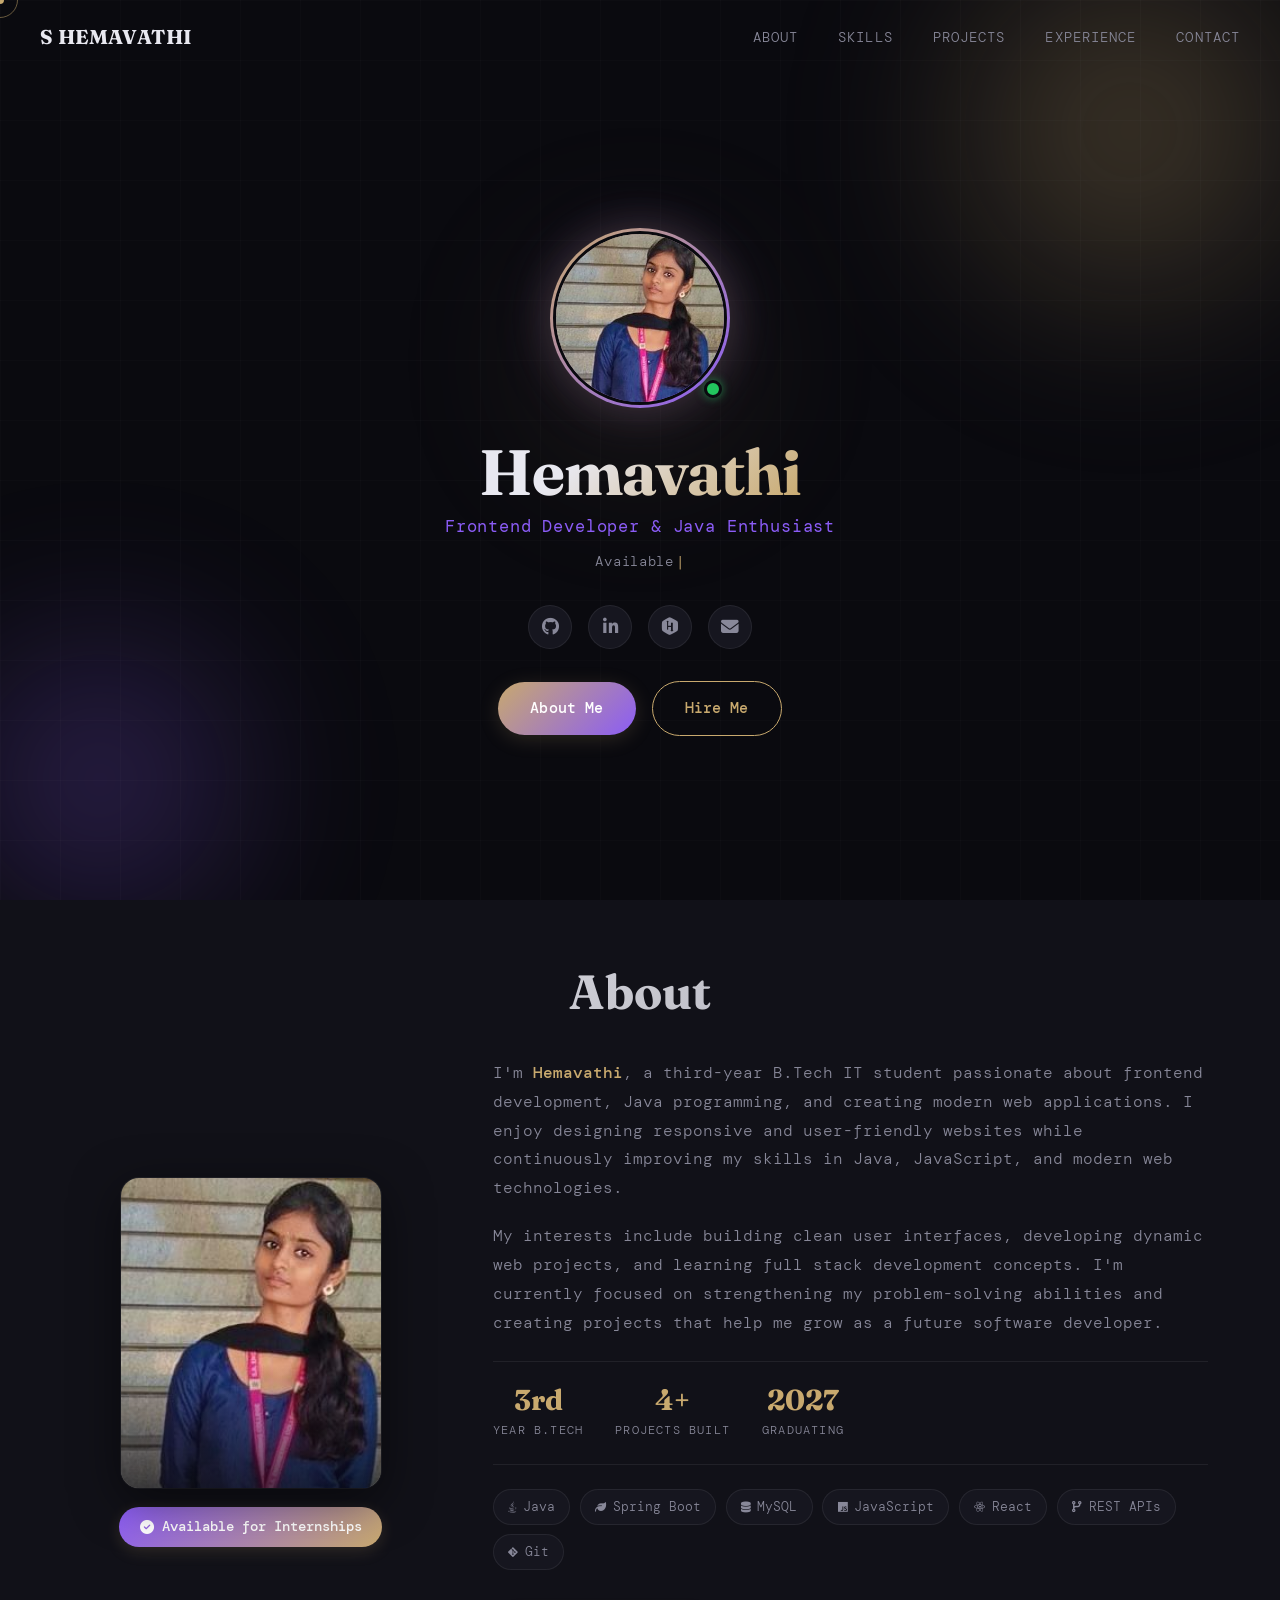
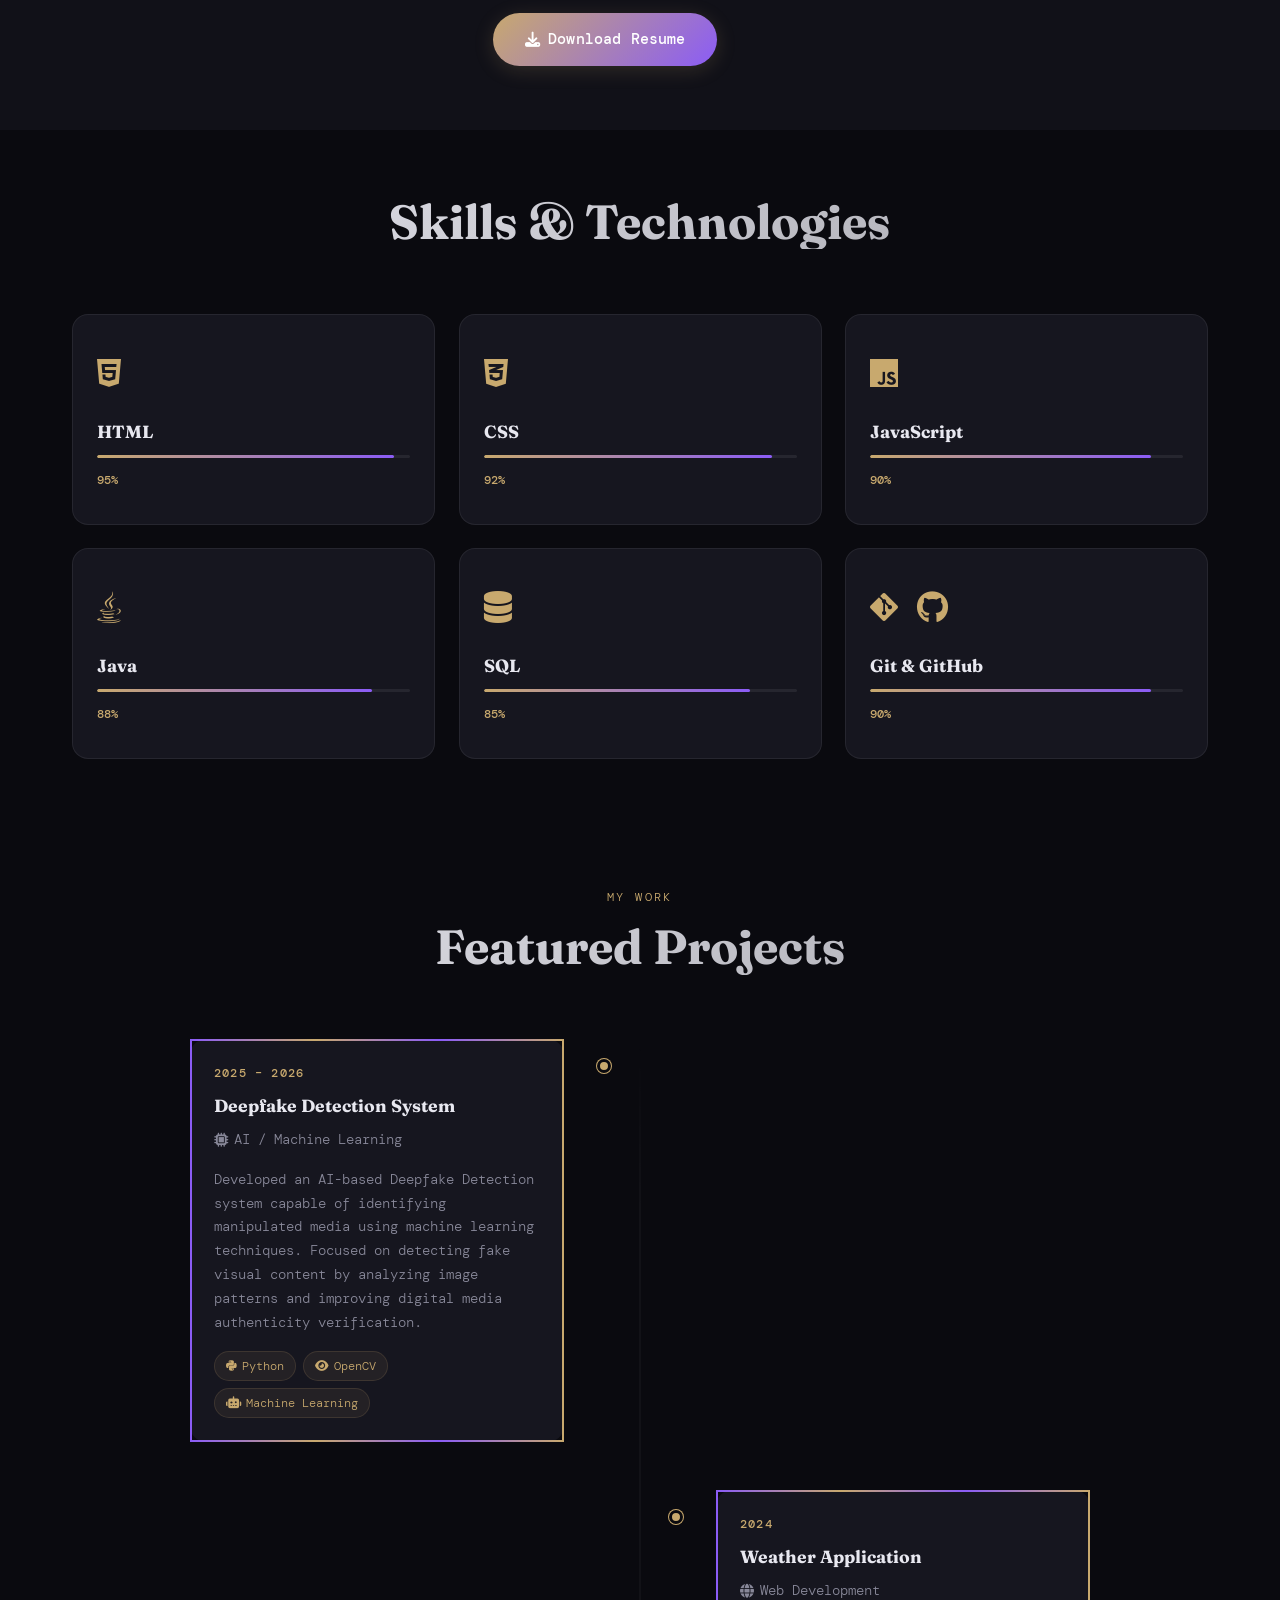
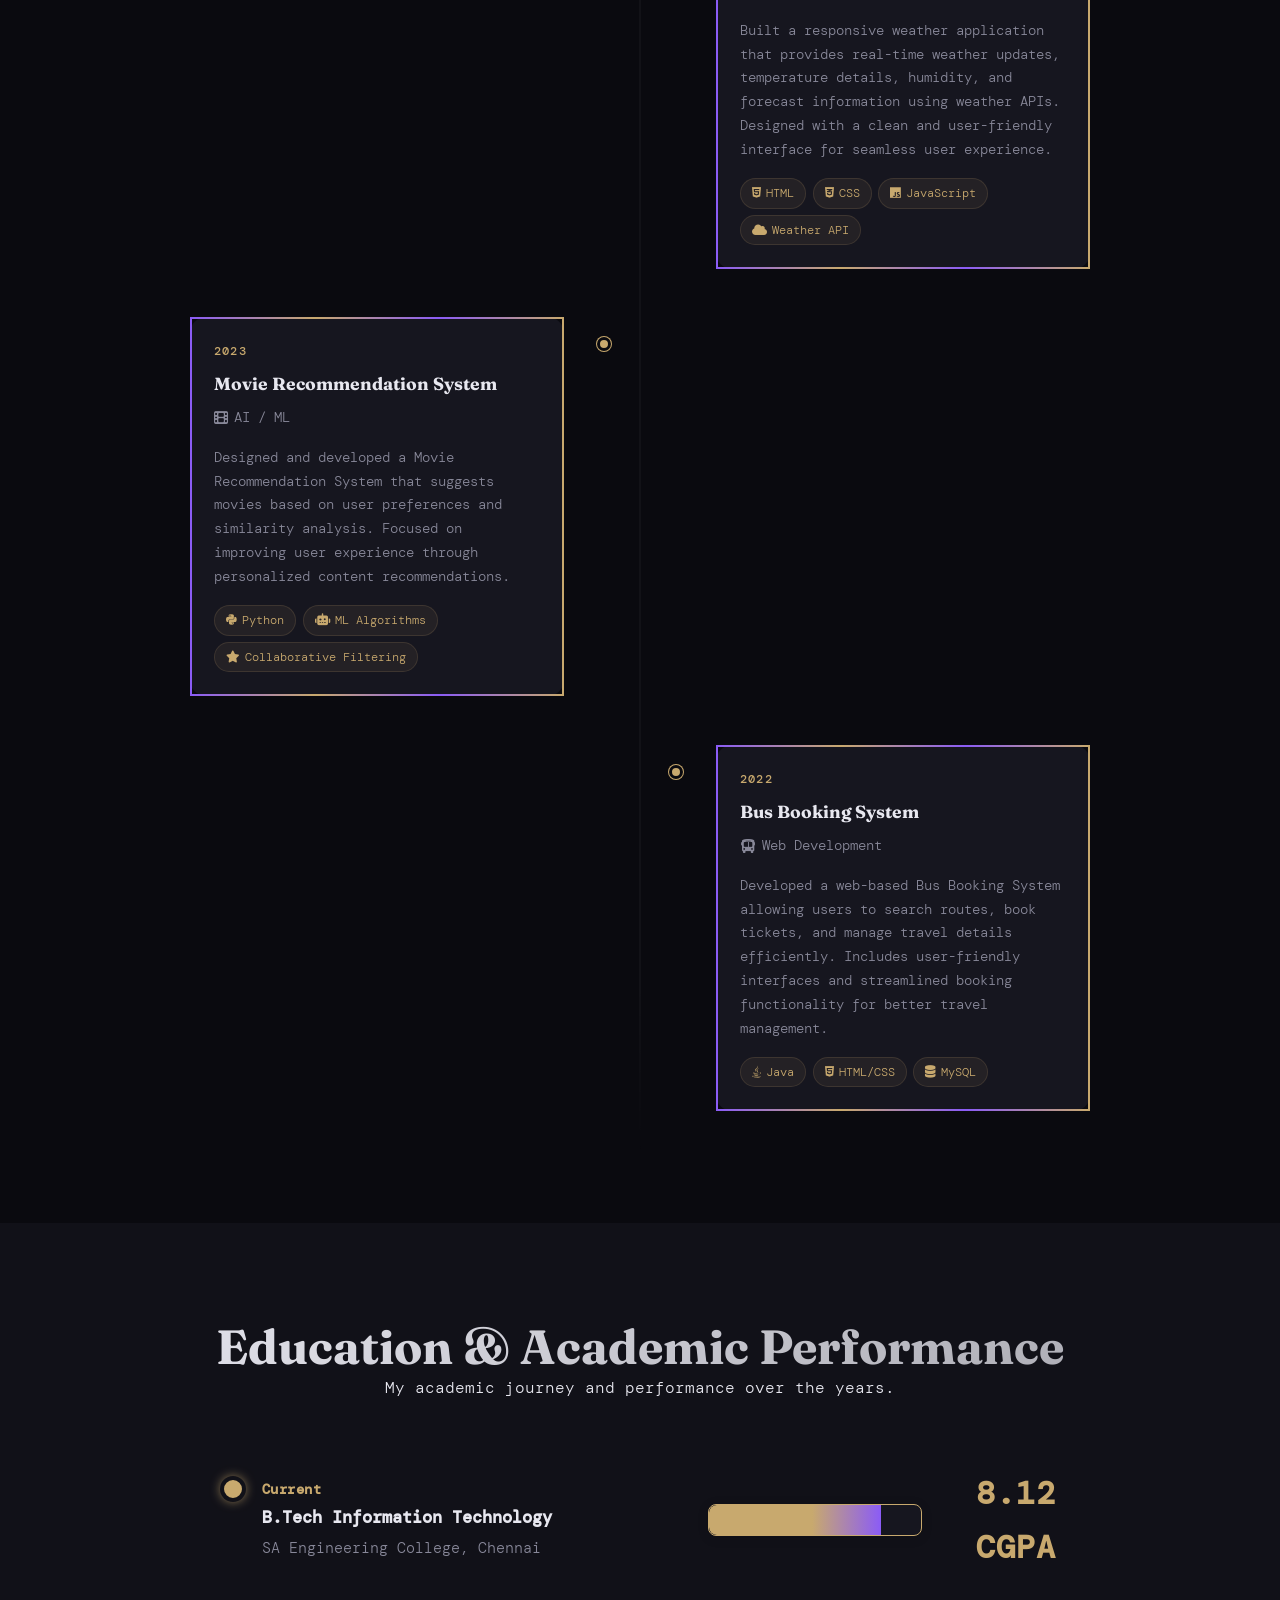
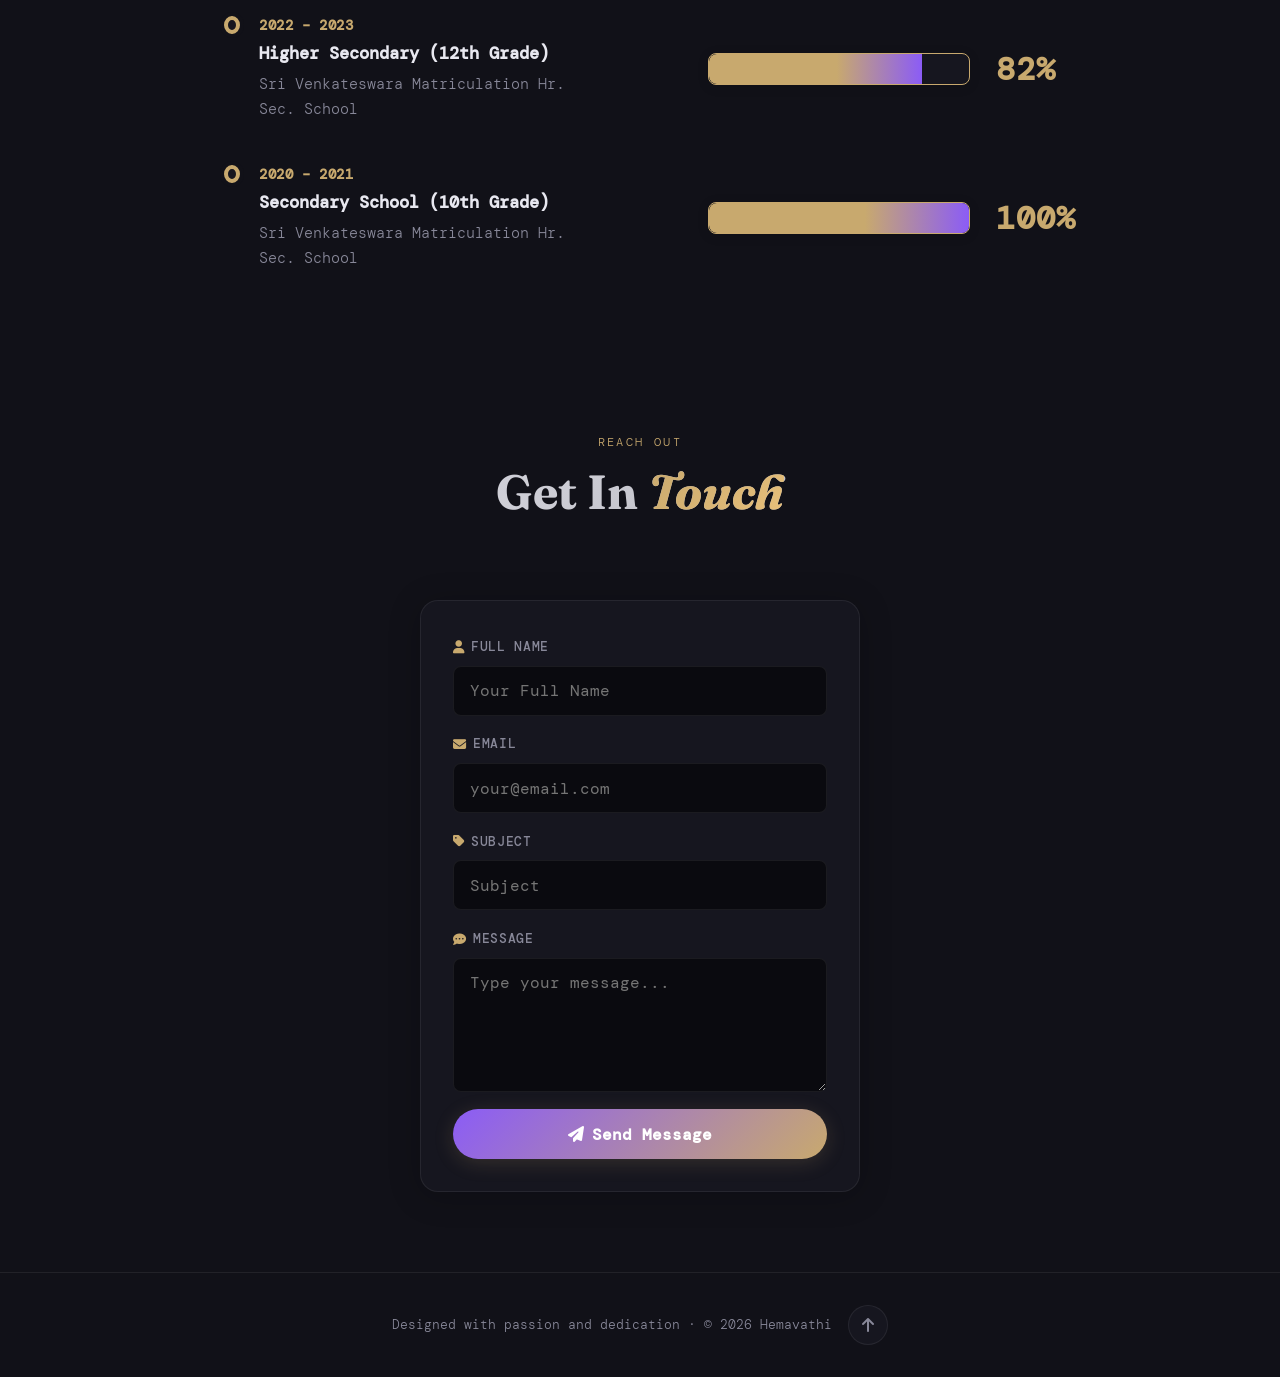
==== portfolio_export/index.html @ 45d2e8cd "Portfolio project upload" ====
<!DOCTYPE html>
<html lang="en">
<head>
  <meta charset="UTF-8" />
  <meta name="viewport" content="width=device-width, initial-scale=1.0"/>
  <title>Hemavathi — Portfolio</title>
  <link rel="stylesheet" href="css/style.css"/>
  <link rel="stylesheet" href="css/animations.css"/>
  <link href="https://fonts.googleapis.com/css2?family=Fraunces:ital,opsz,wght@0,9..144,300;0,9..144,700;1,9..144,400&family=DM+Mono:wght@300;400;500&display=swap" rel="stylesheet"/>
  <link rel="stylesheet" href="https://cdnjs.cloudflare.com/ajax/libs/font-awesome/6.5.0/css/all.min.css"/>
</head>
<body>

  <!-- CUSTOM CURSOR -->
  <div class="cursor" id="cursor"></div>
  <div class="cursor-follower" id="cursor-follower"></div>

  <!-- LOADER -->
  <div class="loader" id="loader">
    <div class="loader-inner">
      <span class="loader-text">Loading</span>
      <div class="loader-bar"><div class="loader-fill" id="loaderFill"></div></div>
    </div>
  </div>

  <!-- NAVBAR -->
  <nav class="navbar" id="navbar">
    <a href="#" class="nav-logo">S HEMAVATHI</a>
    <ul class="nav-links">
      <li><a href="#about" class="nav-link">About</a></li>
      <li><a href="#skills" class="nav-link">Skills</a></li>
      <li><a href="#projects" class="nav-link">Projects</a></li>
      <li><a href="#experience" class="nav-link">Experience</a></li>
      <li><a href="#contact" class="nav-link">Contact</a></li>
    </ul>
    <button class="nav-toggle" id="navToggle" aria-label="Toggle menu">
      <span></span><span></span><span></span>
    </button>
  </nav>

  <!-- HERO / HOME SECTION -->
  <section class="hero" id="home">
    <div class="hero-bg">
      <div class="hero-orb orb-1 animated-orb"></div>
      <div class="hero-orb orb-2 animated-orb"></div>
      <div class="hero-orb orb-3 animated-orb"></div>
      <div class="grid-overlay"></div>
    </div>
    <div class="hero-content creative-hero">
      <!-- Circular Profile Image -->
      <div class="hero-profile-wrap">
        <div class="hero-profile-ring">
          <div class="hero-profile-circle">
            <img src="assets/image.jpeg" alt="Hemavathi" />
          </div>
        </div>
        <div class="hero-status-dot"></div>
      </div>

      <!-- Name & Title -->
      <div class="hero-text-block">
        <h1 class="hero-name">Hemavathi</h1>
        <p class="hero-role">Frontend Developer &amp; Java Enthusiast</p>
        <p class="hero-tagline-wrap"><span class="hero-tagline"></span></p>
      </div>

      <!-- Social Icons Row -->
      <div class="hero-social-icons">
        <a href="https://github.com/Hema623896" class="hero-icon-btn" aria-label="GitHub" title="GitHub" target="_blank" rel="noopener">
          <i class="fab fa-github"></i>
        </a>
        <a href="https://www.linkedin.com/in/hemavathi08linked" class="hero-icon-btn" aria-label="LinkedIn" title="LinkedIn" target="_blank" rel="noopener">
          <i class="fab fa-linkedin-in"></i>
        </a>
        <a href="https://www.hackerrank.com/profile/hema623896" class="hero-icon-btn" aria-label="HackerRank" title="HackerRank" target="_blank" rel="noopener">
          <i class="fab fa-hackerrank"></i>
        </a>
        <a href="mailto:hema623896@gmail.com" class="hero-icon-btn" aria-label="Email" title="Email">
          <i class="fas fa-envelope"></i>
        </a>
      </div>

      <!-- CTA Buttons -->
      <div class="hero-cta-row">
        <a href="#about" class="btn btn-primary">About Me</a>
        <a href="#contact" class="btn btn-outline">Hire Me</a>
      </div>
    </div>
  </section>

  <!-- ABOUT SECTION -->
  <section class="about section" id="about">
    <div class="container">
      <div class="section-header reveal-up" style="text-align:center; margin-bottom:2.5rem;">
        <h2 class="section-title">About</h2>
      </div>
      <div class="about-grid">
        <!-- Square Profile Image -->
        <div class="about-image-wrap reveal-left">
          <div class="about-img-square">
            <img src="assets/image.jpeg" alt="Hemavathi — About" />
          </div>
          <div class="about-img-badge">
            <i class="fas fa-circle-check"></i> Available for Internships
          </div>
        </div>

        <div class="about-text reveal-right">
          <!-- About heading removed, now centered above -->
       
          <p class="about-desc">
            I'm <strong>Hemavathi</strong>, a third-year B.Tech IT student passionate about frontend development, Java programming, and creating modern web applications. I enjoy designing responsive and user-friendly websites while continuously improving my skills in Java, JavaScript, and modern web technologies.
          </p>
          <p class="about-desc">
            My interests include building clean user interfaces, developing dynamic web projects, and learning full stack development concepts. I'm currently focused on strengthening my problem-solving abilities and creating projects that help me grow as a future software developer.
          </p>

          <!-- About Stats -->
          <div class="about-stats-row">
            <div class="about-stat">
              <span class="about-stat-num">3rd</span>
              <span class="about-stat-label">Year B.Tech</span>
            </div>
            <div class="about-stat">
              <span class="about-stat-num">4+</span>
              <span class="about-stat-label">Projects Built</span>
            </div>
            <div class="about-stat">
              <span class="about-stat-num">2027</span>
              <span class="about-stat-label">Graduating</span>
            </div>
          </div>

          <div class="about-tags">
            <span class="tag"><i class="fab fa-java"></i> Java</span>
            <span class="tag"><i class="fas fa-leaf"></i> Spring Boot</span>
            <span class="tag"><i class="fas fa-database"></i> MySQL</span>
            <span class="tag"><i class="fab fa-js"></i> JavaScript</span>
            <span class="tag"><i class="fab fa-react"></i> React</span>
            <span class="tag"><i class="fas fa-code-branch"></i> REST APIs</span>
            <span class="tag"><i class="fab fa-git-alt"></i> Git</span>
          </div>
          <!-- Resume Download Button updated to link to PDF -->
          <a href="Hemavathi_Resume(1).pdf" class="btn btn-primary mt-2" download>
            <i class="fas fa-download"></i> Download Resume
          </a>
        </div>
      </div>
    </div>
  </section>

  <!-- SKILLS -->
  <section class="skills section" id="skills">
    <div class="container">
      <div class="section-header reveal-up">
  
        <h2 class="section-title">Skills &amp; Technologies</h2>
      </div>
      <div class="skills-grid">
        <div class="skill-card reveal-up delay-1" data-tilt>
          <div class="skill-icon"><i class="fab fa-html5"></i></div>
          <h3>HTML</h3>
          <div class="skill-bar"><div class="skill-fill" data-width="95"></div></div>
          <span class="skill-percent">95%</span>
        </div>
        <div class="skill-card reveal-up delay-2" data-tilt>
          <div class="skill-icon"><i class="fab fa-css3-alt"></i></div>
          <h3>CSS</h3>
          <div class="skill-bar"><div class="skill-fill" data-width="92"></div></div>
          <span class="skill-percent">92%</span>
        </div>
        <div class="skill-card reveal-up delay-3" data-tilt>
          <div class="skill-icon"><i class="fab fa-js"></i></div>
          <h3>JavaScript</h3>
          <div class="skill-bar"><div class="skill-fill" data-width="90"></div></div>
          <span class="skill-percent">90%</span>
        </div>
        <div class="skill-card reveal-up delay-4" data-tilt>
          <div class="skill-icon"><i class="fab fa-java"></i></div>
          <h3>Java</h3>
          <div class="skill-bar"><div class="skill-fill" data-width="88"></div></div>
          <span class="skill-percent">88%</span>
        </div>
        <div class="skill-card reveal-up delay-1" data-tilt>
          <div class="skill-icon"><i class="fas fa-database"></i></div>
          <h3>SQL</h3>
          <div class="skill-bar"><div class="skill-fill" data-width="85"></div></div>
          <span class="skill-percent">85%</span>
        </div>
        <div class="skill-card reveal-up delay-2" data-tilt>
          <div class="skill-icon"><i class="fab fa-git-alt"></i> <i class="fab fa-github"></i></div>
          <h3>Git &amp; GitHub</h3>
          <div class="skill-bar"><div class="skill-fill" data-width="90"></div></div>
          <span class="skill-percent">90%</span>
        </div>
      </div>
    </div>
  </section>

  <!-- PROJECTS -->
  <section class="projects section" id="projects">
    <div class="container">
      <div class="section-header reveal-up">
        <p class="section-label">My Work</p>
        <h2 class="section-title">Featured Projects</h2>
      </div>
      <div class="timeline">
        <div class="timeline-item reveal-left">
          <div class="timeline-dot"></div>
          <div class="timeline-card">
            <span class="timeline-date">2025 – 2026</span>
            <h3>Deepfake Detection System</h3>
            <p class="timeline-company"><i class="fas fa-microchip"></i> AI / Machine Learning</p>
            <p>Developed an AI-based Deepfake Detection system capable of identifying manipulated media using machine learning techniques. Focused on detecting fake visual content by analyzing image patterns and improving digital media authenticity verification.</p>
            <div class="timeline-tags">
              <span><i class="fab fa-python"></i> Python</span>
              <span><i class="fas fa-eye"></i> OpenCV</span>
              <span><i class="fas fa-robot"></i> Machine Learning</span>
            </div>
          </div>
        </div>
        <div class="timeline-item reveal-right">
          <div class="timeline-dot"></div>
          <div class="timeline-card">
            <span class="timeline-date">2024</span>
            <h3>Weather Application</h3>
            <p class="timeline-company"><i class="fas fa-globe"></i> Web Development</p>
            <p>Built a responsive weather application that provides real-time weather updates, temperature details, humidity, and forecast information using weather APIs. Designed with a clean and user-friendly interface for seamless user experience.</p>
            <div class="timeline-tags">
              <span><i class="fab fa-html5"></i> HTML</span>
              <span><i class="fab fa-css3-alt"></i> CSS</span>
              <span><i class="fab fa-js"></i> JavaScript</span>
              <span><i class="fas fa-cloud"></i> Weather API</span>
            </div>
          </div>
        </div>
        <div class="timeline-item reveal-left">
          <div class="timeline-dot"></div>
          <div class="timeline-card">
            <span class="timeline-date">2023</span>
            <h3>Movie Recommendation System</h3>
            <p class="timeline-company"><i class="fas fa-film"></i> AI / ML</p>
            <p>Designed and developed a Movie Recommendation System that suggests movies based on user preferences and similarity analysis. Focused on improving user experience through personalized content recommendations.</p>
            <div class="timeline-tags">
              <span><i class="fab fa-python"></i> Python</span>
              <span><i class="fas fa-robot"></i> ML Algorithms</span>
              <span><i class="fas fa-star"></i> Collaborative Filtering</span>
            </div>
          </div>
        </div>
        <div class="timeline-item reveal-right">
          <div class="timeline-dot"></div>
          <div class="timeline-card">
            <span class="timeline-date">2022</span>
            <h3>Bus Booking System</h3>
            <p class="timeline-company"><i class="fas fa-bus"></i> Web Development</p>
            <p>Developed a web-based Bus Booking System allowing users to search routes, book tickets, and manage travel details efficiently. Includes user-friendly interfaces and streamlined booking functionality for better travel management.</p>
            <div class="timeline-tags">
              <span><i class="fab fa-java"></i> Java</span>
              <span><i class="fab fa-html5"></i> HTML/CSS</span>
              <span><i class="fas fa-database"></i> MySQL</span>
            </div>
          </div>
        </div>
      </div>
    </div>
  </section>

  <!-- EDUCATION & ACADEMIC PERFORMANCE (IGN STYLE) -->
  <section class="education-ign section" id="education">
    <div class="container">
      <div class="section-header reveal-up">

        <h2 class="section-title">Education &amp; Academic Performance</h2>
        <p class="section-desc">My academic journey and performance over the years.</p>
      </div>
      <div class="edu-ign-flex">
        <!-- Combined Timeline and Bar Chart Rows -->
        <div class="edu-ign-combined">
          <div class="edu-ign-combined-row">
            <div class="edu-ign-timeline-item" style="margin-left:0;">
              <div class="edu-ign-dot edu-ign-dot-current"></div>
              <div>
                <span class="edu-ign-timeline-label">Current</span>
                <h3>B.Tech Information Technology</h3>
                <p class="edu-ign-school">SA Engineering College, Chennai</p>
              </div>
            </div>
            <div class="edu-ign-bar-row">
              <div class="edu-ign-bar" style="width: 100%;"><div class="edu-ign-bar-fill" style="width:81.2%"></div></div>
              <span class="edu-ign-bar-percent">8.12 CGPA</span>
            </div>
          </div>
          <div class="edu-ign-combined-row">
            <div class="edu-ign-timeline-item" style="margin-left:0;">
              <div class="edu-ign-dot"></div>
              <div>
                <span class="edu-ign-timeline-label">2022 – 2023</span>
                <h3>Higher Secondary (12th Grade)</h3>
                <p class="edu-ign-school">Sri Venkateswara Matriculation Hr. Sec. School</p>
              </div>
            </div>
            <div class="edu-ign-bar-row">
              <div class="edu-ign-bar" style="width: 100%;"><div class="edu-ign-bar-fill" style="width:82%"></div></div>
              <span class="edu-ign-bar-percent">82%</span>
            </div>
          </div>
          <div class="edu-ign-combined-row">
            <div class="edu-ign-timeline-item" style="margin-left:0;">
              <div class="edu-ign-dot"></div>
              <div>
                <span class="edu-ign-timeline-label">2020 – 2021</span>
                <h3>Secondary School (10th Grade)</h3>
                <p class="edu-ign-school">Sri Venkateswara Matriculation Hr. Sec. School</p>
              </div>
            </div>
            <div class="edu-ign-bar-row">
              <div class="edu-ign-bar" style="width: 100%;"><div class="edu-ign-bar-fill" style="width:100%"></div></div>
              <span class="edu-ign-bar-percent">100%</span>
            </div>
          </div>
        </div>
      </div>
    </div>
  </section>

  <!-- CONTACT -->
  <section class="contact section" id="contact">
    <div class="container">
      <div class="section-header reveal-up">
        <p class="section-label">Reach Out</p>
        <h2 class="section-title">Get In <em>Touch</em></h2>
      </div>
      <div class="contact-pro-grid" style="justify-content: center; display: flex;">
        <div class="contact-pro-form-wrap reveal-right" style="margin: 0 auto; float: none;">
          <form class="contact-pro-form" id="contactProForm">
            <div class="contact-pro-form-group">
              <label for="fullname"><i class="fas fa-user"></i> Full Name</label>
              <input type="text" id="fullname" name="fullname" placeholder="Your Full Name" required />
            </div>
            <div class="contact-pro-form-group">
              <label for="pro-email"><i class="fas fa-envelope"></i> Email</label>
              <input type="email" id="pro-email" name="pro-email" placeholder="your@email.com" required />
            </div>
            <div class="contact-pro-form-group">
              <label for="pro-subject"><i class="fas fa-tag"></i> Subject</label>
              <input type="text" id="pro-subject" name="pro-subject" placeholder="Subject" />
            </div>
            <div class="contact-pro-form-group">
              <label for="pro-message"><i class="fas fa-comment-dots"></i> Message</label>
              <textarea id="pro-message" name="pro-message" rows="5" placeholder="Type your message..." required></textarea>
            </div>
            <button type="submit" class="contact-pro-btn">
              <i class="fas fa-paper-plane"></i> Send Message
            </button>
            <div class="form-success" id="formSuccessPro">
              <i class="fas fa-check-circle"></i> Message sent! I'll get back to you soon.
            </div>
          </form>
        </div>
      </div>
    </div>
  </section>

  <!-- FOOTER -->
  <footer class="footer">
    <div class="container">
      <div class="footer-inner">
     
        <p>Designed with passion and dedication · © 2026 Hemavathi</p>
        <a href="#home" class="back-to-top" id="backToTop" aria-label="Back to top">
          <i class="fas fa-arrow-up"></i>
        </a>
      </div>
    </div>
  </footer>

  <script src="js/main.js"></script>
  <script src="js/contact.js"></script>
</body>
</html>
---- portfolio_export/css/style.css ----
/* ===== Combined Timeline and Bar Chart Row Styling ===== */
.edu-ign-combined {
  display: flex;
  flex-direction: column;
  gap: 2.5rem;
}
.edu-ign-combined-row {
  display: flex;
  align-items: center;
  gap: 5rem;
  justify-content: flex-start;
}
.edu-ign-combined-row .edu-ign-timeline-item {
  flex: 1 1 320px;
  min-width: 260px;
  margin-left: 2.5rem;
  margin-right: 2.5rem;
  border: none;
  padding: 0;
}
.edu-ign-combined-row .edu-ign-bar-row {
  flex: 1 1 320px;
  min-width: 260px;
  margin: 0;
}
@media (max-width: 900px) {
  .edu-ign-combined-row {
    flex-direction: column;
    gap: 1.2rem;
    align-items: flex-start;
  }
}
/* ===== IGN-STYLE EDUCATION & PERFORMANCE ===== */
/* ===== THEMED EDUCATION & PERFORMANCE ===== */
.education-ign.section {
  background: var(--bg-2);
  color: var(--text);
  padding-top: 6rem;
  padding-bottom: 6rem;
}
.edu-ign-flex {
  display: flex;
  gap: 3rem;
  align-items: flex-start;
  justify-content: center;
  flex-wrap: wrap;
}
.edu-ign-timeline {
  flex: 1 1 320px;
  min-width: 260px;
  display: flex;
  flex-direction: column;
  gap: 2.2rem;
  border-left: 3px solid var(--accent);
  padding-left: 2.2rem;
  margin-right: 1.5rem;
}
.edu-ign-timeline-item {
  display: flex;
  align-items: flex-start;
  gap: 1.2rem;
  position: relative;
}
.edu-ign-dot {
  width: 18px;
  height: 18px;
  border-radius: 50%;
  background: var(--bg-card);
  border: 4px solid var(--accent);
  margin-top: 2px;
  box-shadow: 0 0 0 4px var(--bg-2);
}
.edu-ign-dot-current {
  background: var(--accent);
  box-shadow: 0 0 0 4px var(--bg-2), 0 0 12px 2px var(--accent);
}
.edu-ign-timeline-label {
  font-size: 0.85rem;
  color: var(--accent);
  font-weight: 600;
  letter-spacing: 0.04em;
  margin-bottom: 0.1rem;
  display: block;
}
.edu-ign-school {
  color: var(--text-muted);
  font-size: 0.95rem;
  margin-top: 0.1rem;
}
.edu-ign-timeline-item h3 {
  font-size: 1.08rem;
  font-weight: 700;
  color: var(--text);
  margin: 0.1rem 0 0.2rem 0;
}

.edu-ign-bars {
  flex: 1 1 320px;
  min-width: 260px;
  display: flex;
  flex-direction: column;
  gap: 2.2rem;
  margin-left: 1.5rem;
  justify-content: center;
}
.edu-ign-bar-row {
  display: flex;
  align-items: center;
  gap: 1.1rem;
}
.edu-ign-bar-label {
  min-width: 110px;
  font-size: 1rem;
  color: var(--text);
  font-weight: 500;
}
.edu-ign-bar {
  width: 100%;
  height: 32px;
  background: var(--bg-card);
  border-radius: 8px;
  overflow: hidden;
  margin: 0 0.5rem;
  box-shadow: 0 2px 12px rgba(0,0,0,0.12);
  border: 1.5px solid var(--accent);
}
.edu-ign-bar-fill {
  height: 100%;
  background: linear-gradient(90deg, var(--accent) 60%, var(--accent-2) 100%);
  border-radius: 8px 0 0 8px;
  transition: width 1.2s cubic-bezier(0.4, 0, 0.2, 1);
}
.edu-ign-bar-percent {
  min-width: 60px;
  font-size: 2rem;
  color: var(--accent);
  font-weight: 900;
  text-align: right;
  letter-spacing: 1px;
}
@media (max-width: 900px) {
  .edu-ign-flex { flex-direction: column; gap: 3.5rem; }
  .edu-ign-bars, .edu-ign-timeline { margin: 0; }
}
/* ===== CSS VARIABLES ===== */
:root {
  --bg: #0a0a0f;
  --bg-2: #111118;
  --bg-card: #16161f;
  --border: rgba(255,255,255,0.07);
  --text: #e8e8f0;
  --text-muted: #888899;
  --accent: #c8a96e;
  --accent-2: #8b5cf6;
  --accent-glow: rgba(200,169,110,0.18);
  --accent-2-glow: rgba(139,92,246,0.18);
  --font-display: 'Fraunces', Georgia, serif;
  --font-mono: 'DM Mono', monospace;
  --radius: 16px;
  --radius-sm: 8px;
  --shadow: 0 8px 32px rgba(0,0,0,0.4);
  --shadow-lg: 0 24px 64px rgba(0,0,0,0.6);
  --transition: 0.35s cubic-bezier(0.4, 0, 0.2, 1);
  --max-width: 1200px;
}

/* ===== RESET ===== */
*, *::before, *::after { box-sizing: border-box; margin: 0; padding: 0; }
html { scroll-behavior: smooth; font-size: 16px; }
body {
  background: var(--bg);
  color: var(--text);
  font-family: var(--font-mono);
  font-weight: 300;
  line-height: 1.7;
  overflow-x: hidden;
  cursor: none;
}
a { color: inherit; text-decoration: none; }
img { max-width: 100%; display: block; }
input, textarea, select, button { font-family: inherit; }
ul { list-style: none; }

/* ===== CUSTOM CURSOR ===== */
.cursor {
  width: 8px; height: 8px;
  background: var(--accent);
  border-radius: 50%;
  position: fixed; top: 0; left: 0;
  pointer-events: none;
  z-index: 9999;
  transform: translate(-50%, -50%);
  transition: width 0.2s, height 0.2s, background 0.2s;
  mix-blend-mode: difference;
}
.cursor-follower {
  width: 36px; height: 36px;
  border: 1.5px solid var(--accent);
  border-radius: 50%;
  position: fixed; top: 0; left: 0;
  pointer-events: none;
  z-index: 9998;
  transform: translate(-50%, -50%);
  transition: transform 0.12s ease, width 0.3s, height 0.3s, opacity 0.3s;
  opacity: 0.5;
}

/* ===== LOADER ===== */
.loader {
  position: fixed; inset: 0;
  background: var(--bg);
  z-index: 10000;
  display: flex; align-items: center; justify-content: center;
  transition: opacity 0.5s ease, visibility 0.5s ease;
}
.loader.hidden { opacity: 0; visibility: hidden; pointer-events: none; }
.loader-inner { text-align: center; }
.loader-text {
  font-family: var(--font-display);
  font-size: 1.5rem;
  color: var(--accent);
  display: block;
  margin-bottom: 1.5rem;
  letter-spacing: 0.3em;
}
.loader-bar {
  width: 200px; height: 2px;
  background: var(--border);
  border-radius: 2px;
  overflow: hidden;
  margin: 0 auto;
}
.loader-fill {
  height: 100%;
  background: linear-gradient(90deg, var(--accent), var(--accent-2));
  width: 0%;
  transition: width 0.05s linear;
  border-radius: 2px;
}

/* ===== CONTAINER ===== */
.container { max-width: var(--max-width); margin: 0 auto; padding: 0 2rem; }

/* ===== SECTION ===== */
.section { padding: 4rem 0; }
.section-header { text-align: center; margin-bottom: 4rem; }
.section-label {
  font-family: var(--font-mono);
  font-size: 0.75rem;
  letter-spacing: 0.2em;
  text-transform: uppercase;
  color: var(--accent);
  display: block;
  margin-bottom: 0.75rem;
}
.section-title {
  font-family: var(--font-display);
  font-size: clamp(2rem, 4vw, 3rem);
  font-weight: 700;
  line-height: 1.15;
  color: var(--text);
}
.section-title em { font-style: italic; color: var(--accent); }

/* ===== BUTTONS ===== */
.btn {
  display: inline-flex;
  align-items: center;
  gap: 0.5rem;
  padding: 0.85rem 2rem;
  border-radius: 100px;
  font-size: 0.95rem;
  font-weight: 500;
  letter-spacing: 0.01em;
  border: none;
  cursor: pointer;
  transition: var(--transition);
  text-decoration: none;
}
.btn-primary {
  background: linear-gradient(135deg, var(--accent), var(--accent-2));
  color: #fff;
  box-shadow: 0 4px 20px var(--accent-glow);
}
.btn-primary:hover {
  transform: translateY(-3px);
  box-shadow: 0 8px 32px rgba(200,169,110,0.35);
}
.btn-outline {
  background: transparent;
  color: var(--accent);
  border: 1.5px solid var(--accent);
}
.btn-outline:hover {
  background: var(--accent);
  color: var(--bg);
  transform: translateY(-3px);
}
.mt-2 { margin-top: 1.5rem; }

/* ===== NAVBAR ===== */
.navbar {
  position: fixed; top: 0; left: 0; right: 0;
  z-index: 100;
  padding: 1.25rem 2.5rem;
  display: flex;
  align-items: center;
  justify-content: space-between;
  transition: background 0.3s, padding 0.3s, box-shadow 0.3s;
}
.navbar.scrolled {
  background: rgba(10,10,15,0.95);
  backdrop-filter: blur(20px);
  padding: 0.85rem 2.5rem;
  box-shadow: 0 4px 24px rgba(0,0,0,0.3);
  border-bottom: 1px solid var(--border);
}
.nav-logo {
  font-family: var(--font-display);
  font-size: 1.25rem;
  font-weight: 700;
  letter-spacing: 0.02em;
  color: var(--text);
}
.nav-logo span { color: var(--accent); }
.nav-links {
  display: flex;
  align-items: center;
  gap: 2.5rem;
}
.nav-link {
  font-size: 0.85rem;
  letter-spacing: 0.08em;
  text-transform: uppercase;
  color: var(--text-muted);
  transition: color 0.25s;
  position: relative;
  padding-bottom: 2px;
}
.nav-link::after {
  content: '';
  position: absolute;
  bottom: -2px; left: 0;
  width: 0; height: 1px;
  background: var(--accent);
  transition: width 0.3s ease;
}
.nav-link:hover { color: var(--accent); }
.nav-link:hover::after { width: 100%; }
.nav-toggle {
  display: none;
  flex-direction: column;
  gap: 5px;
  background: none;
  border: none;
  cursor: pointer;
  padding: 4px;
}
.nav-toggle span {
  display: block;
  width: 24px; height: 2px;
  background: var(--text);
  border-radius: 2px;
  transition: 0.3s ease;
}

/* ===== HERO SECTION ===== */
.hero {
  min-height: 100vh;
  display: flex;
  align-items: center;
  justify-content: center;
  position: relative;
  overflow: hidden;
  padding: 8rem 2rem 4rem;
}
.hero-bg {
  position: absolute; inset: 0;
  overflow: hidden;
}
.hero-orb {
  position: absolute;
  border-radius: 50%;
  filter: blur(80px);
  opacity: 0.35;
  pointer-events: none;
}
.orb-1 {
  width: 500px; height: 500px;
  background: radial-gradient(circle, var(--accent) 0%, transparent 70%);
  top: -120px; right: -100px;
}
.orb-2 {
  width: 400px; height: 400px;
  background: radial-gradient(circle, var(--accent-2) 0%, transparent 70%);
  bottom: -80px; left: -100px;
}
.orb-3 {
  width: 300px; height: 300px;
  background: radial-gradient(circle, rgba(200,169,110,0.5) 0%, transparent 70%);
  top: 40%; left: 50%;
  transform: translate(-50%, -50%);
}
.grid-overlay {
  position: absolute; inset: 0;
  background-image:
    linear-gradient(rgba(255,255,255,0.015) 1px, transparent 1px),
    linear-gradient(90deg, rgba(255,255,255,0.015) 1px, transparent 1px);
  background-size: 60px 60px;
}

/* Hero Content */
.creative-hero {
  display: flex;
  flex-direction: column;
  align-items: center;
  text-align: center;
  gap: 2rem;
  position: relative;
  z-index: 2;
  animation: fade-in 1s ease both;
}

/* Circular profile for hero */
.hero-profile-wrap {
  position: relative;
  display: inline-block;
}
.hero-profile-ring {
  width: 180px;
  height: 180px;
  border-radius: 50%;
  padding: 3px;
  background: linear-gradient(135deg, var(--accent), var(--accent-2));
  animation: spin-ring 6s linear infinite;
  box-shadow: 0 0 40px var(--accent-glow), 0 0 60px var(--accent-2-glow);
}
@keyframes spin-ring {
  0% { box-shadow: 0 0 30px var(--accent-glow), 0 0 60px var(--accent-2-glow); }
  50% { box-shadow: 0 0 60px var(--accent-2-glow), 0 0 80px var(--accent-glow); }
  100% { box-shadow: 0 0 30px var(--accent-glow), 0 0 60px var(--accent-2-glow); }
}
.hero-profile-circle {
  width: 100%;
  height: 100%;
  border-radius: 50%;
  overflow: hidden;
  border: 3px solid var(--bg);
}
.hero-profile-circle img {
  width: 100%;
  height: 100%;
  object-fit: cover;
  object-position: center top;
  transition: transform 0.4s ease;
}
.hero-profile-wrap:hover .hero-profile-circle img {
  transform: scale(1.07);
}
.hero-status-dot {
  position: absolute;
  bottom: 10px; right: 8px;
  width: 18px; height: 18px;
  border-radius: 50%;
  background: #22c55e;
  border: 3px solid var(--bg);
  box-shadow: 0 0 10px rgba(34,197,94,0.6);
  animation: pulse-status 2s infinite;
}
@keyframes pulse-status {
  0%, 100% { box-shadow: 0 0 10px rgba(34,197,94,0.6); }
  50% { box-shadow: 0 0 20px rgba(34,197,94,0.9); }
}

/* Hero Text */
.hero-text-block { display: flex; flex-direction: column; gap: 0.5rem; align-items: center; }
.hero-name {
  font-family: var(--font-display);
  font-size: clamp(2.5rem, 6vw, 4rem);
  font-weight: 700;
  color: var(--text);
  letter-spacing: -1px;
  line-height: 1;
  background: linear-gradient(135deg, var(--text) 30%, var(--accent) 100%);
  -webkit-background-clip: text;
  -webkit-text-fill-color: transparent;
  background-clip: text;
}
.hero-role {
  font-size: 1.05rem;
  color: var(--accent-2);
  letter-spacing: 0.05em;
  font-weight: 400;
}
.hero-tagline-wrap {
  min-height: 1.5em;
  font-size: 0.9rem;
  color: var(--text-muted);
  letter-spacing: 0.05em;
}
.hero-tagline::after {
  content: '|';
  animation: blink 0.9s step-end infinite;
  color: var(--accent);
  margin-left: 2px;
}
@keyframes blink { 0%, 100% { opacity: 1; } 50% { opacity: 0; } }

/* Hero Social Icons */
.hero-social-icons {
  display: flex;
  align-items: center;
  gap: 1rem;
}
.hero-icon-btn {
  display: flex;
  align-items: center;
  justify-content: center;
  width: 44px; height: 44px;
  border-radius: 50%;
  background: var(--bg-card);
  border: 1px solid var(--border);
  color: var(--text-muted);
  font-size: 1.1rem;
  transition: var(--transition);
  position: relative;
  overflow: hidden;
}
.hero-icon-btn::before {
  content: '';
  position: absolute; inset: 0;
  background: linear-gradient(135deg, var(--accent), var(--accent-2));
  opacity: 0;
  transition: opacity 0.3s ease;
  border-radius: 50%;
}
.hero-icon-btn i { position: relative; z-index: 1; }
.hero-icon-btn:hover {
  color: #fff;
  border-color: transparent;
  transform: translateY(-4px);
  box-shadow: 0 8px 20px var(--accent-glow);
}
.hero-icon-btn:hover::before { opacity: 1; }

/* Hero CTA Row */
.hero-cta-row {
  display: flex;
  gap: 1rem;
  align-items: center;
}

/* ===== ABOUT SECTION ===== */
.about { background: var(--bg-2); }
.about-grid {
  display: flex;
  align-items: center;
  gap: 4rem;
  flex-wrap: wrap;
}
.about-image-wrap {
  flex: 1;
  min-width: 240px;
  display: flex;
  flex-direction: column;
  align-items: center;
  gap: 1.2rem;
}

/* Square profile for about */
.about-img-square {
  width: 260px;
  height: 310px;
  border-radius: 18px;
  overflow: hidden;
  box-shadow: 0 12px 48px rgba(0,0,0,0.5), 0 0 0 1px var(--border);
  position: relative;
  transition: transform 0.4s ease, box-shadow 0.4s ease;
}
.about-img-square::before {
  content: '';
  position: absolute;
  inset: 0;
  background: linear-gradient(to bottom, transparent 60%, rgba(10,10,15,0.7) 100%);
  z-index: 1;
  pointer-events: none;
}
.about-img-square img {
  width: 100%;
  height: 100%;
  object-fit: cover;
  object-position: center top;
  transition: transform 0.5s ease;
}
.about-img-square:hover {
  transform: translateY(-6px);
  box-shadow: 0 24px 64px rgba(0,0,0,0.6), 0 0 0 2px var(--accent);
}
.about-img-square:hover img { transform: scale(1.04); }
.about-img-badge {
  display: flex;
  align-items: center;
  gap: 0.5rem;
  background: linear-gradient(135deg, var(--accent-2), var(--accent));
  color: #fff;
  padding: 0.5rem 1.3rem;
  border-radius: 100px;
  font-size: 0.88rem;
  font-weight: 500;
  box-shadow: 0 4px 16px var(--accent-glow);
}

.about-text { flex: 2; min-width: 280px; }
.about-desc {
  margin-bottom: 1.2rem;
  color: var(--text-muted);
  font-size: 1rem;
  line-height: 1.8;
}
.about-desc strong { color: var(--accent); font-weight: 500; }

/* About Stats */
.about-stats-row {
  display: flex;
  gap: 2rem;
  margin: 1.5rem 0;
  padding: 1.5rem 0;
  border-top: 1px solid var(--border);
  border-bottom: 1px solid var(--border);
}
.about-stat { text-align: center; }
.about-stat-num {
  display: block;
  font-family: var(--font-display);
  font-size: 1.8rem;
  font-weight: 700;
  color: var(--accent);
  line-height: 1;
}
.about-stat-label {
  font-size: 0.75rem;
  color: var(--text-muted);
  text-transform: uppercase;
  letter-spacing: 0.1em;
  margin-top: 0.3rem;
  display: block;
}

/* Tags */
.about-tags {
  display: flex;
  flex-wrap: wrap;
  gap: 0.6rem;
  margin: 1.2rem 0;
}
.tag {
  display: inline-flex;
  align-items: center;
  gap: 0.4rem;
  background: var(--bg-card);
  border: 1px solid var(--border);
  color: var(--text-muted);
  padding: 0.35rem 0.9rem;
  border-radius: 100px;
  font-size: 0.82rem;
  transition: border-color 0.25s, color 0.25s;
}
.tag:hover { border-color: var(--accent); color: var(--accent); }
.tag i { font-size: 0.85em; }

/* ===== SKILLS ===== */
.skills { background: var(--bg); }
.skills-grid {
  display: grid;
  grid-template-columns: repeat(3, 1fr);
  gap: 1.5rem;
}
.skill-card {
  background: var(--bg-card);
  border: 1px solid var(--border);
  border-radius: var(--radius);
  padding: 2rem 1.5rem;
  transition: border-color 0.3s, box-shadow 0.3s, transform 0.3s;
  position: relative;
  overflow: hidden;
}
.skill-card::before {
  content: '';
  position: absolute;
  top: 0; left: 0; right: 0;
  height: 2px;
  background: linear-gradient(90deg, var(--accent), var(--accent-2));
  opacity: 0;
  transition: opacity 0.3s;
}
.skill-card:hover { border-color: rgba(200,169,110,0.3); box-shadow: 0 8px 32px var(--accent-glow); }
.skill-card:hover::before { opacity: 1; }
.skill-icon {
  font-size: 2rem;
  margin-bottom: 1rem;
  color: var(--accent);
}
.skill-card h3 {
  font-family: var(--font-display);
  font-size: 1.1rem;
  font-weight: 700;
  margin-bottom: 0.5rem;
  color: var(--text);
}
.skill-card p {
  font-size: 0.82rem;
  color: var(--text-muted);
  line-height: 1.6;
  margin-bottom: 1rem;
}
.skill-bar {
  width: 100%;
  height: 3px;
  background: var(--border);
  border-radius: 3px;
  overflow: hidden;
  margin-bottom: 0.4rem;
}
.skill-fill {
  height: 100%;
  background: linear-gradient(90deg, var(--accent), var(--accent-2));
  width: 0;
  border-radius: 3px;
  transition: width 1.2s cubic-bezier(0.4, 0, 0.2, 1);
}
.skill-percent {
  font-size: 0.75rem;
  color: var(--accent);
  font-weight: 500;
}

/* ===== TIMELINE ===== */
.timeline {
  position: relative;
  max-width: 900px;
  margin: 0 auto;
}
.timeline::before {
  content: '';
  position: absolute;
  left: 50%;
  top: 0; bottom: 0;
  width: 1px;
  background: linear-gradient(to bottom, transparent, var(--border) 10%, var(--border) 90%, transparent);
  transform: translateX(-50%);
}
.timeline-item {
  width: 46%;
  position: relative;
  padding-bottom: 3rem;
}
.timeline-item:nth-child(odd) { margin-left: 0; padding-right: 2.5rem; text-align: right; }
.timeline-item:nth-child(even) { margin-left: 54%; padding-left: 2.5rem; text-align: left; }
.timeline-dot {
  position: absolute;
  top: 20px;
  width: 14px; height: 14px;
  border-radius: 50%;
  background: var(--accent);
  border: 3px solid var(--bg);
  box-shadow: 0 0 0 1px var(--accent);
  z-index: 1;
}
.timeline-item:nth-child(odd) .timeline-dot { right: -7px; }
.timeline-item:nth-child(even) .timeline-dot { left: -7px; }
.timeline-card {
  background: var(--bg-card);
  border-radius: var(--radius);
  padding: 1.5rem;
  transition: border-color 0.3s, box-shadow 0.3s;
  text-align: left;
  align-items: flex-start;
  position: relative;
  z-index: 1;
}

.timeline-card::before {
  content: '';
  position: absolute;
  inset: 0;
  border-radius: var(--radius);
  padding: 0;
  z-index: 2;
  pointer-events: none;
  background: none;
  border: 2.5px solid;
  border-image: linear-gradient(270deg, #c8a96e, #8b5cf6, #c8a96e, #8b5cf6) 1;
  animation: borderRun 4s linear infinite;
}

@keyframes borderRun {
  0% { border-image-source: linear-gradient(270deg, #c8a96e, #8b5cf6, #c8a96e, #8b5cf6); }
  100% { border-image-source: linear-gradient(270deg, #8b5cf6, #c8a96e, #8b5cf6, #c8a96e); }
}
.timeline-card:hover {
  border-color: rgba(200,169,110,0.3);
  box-shadow: 0 8px 32px var(--accent-glow);
}
.timeline-date {
  font-size: 0.75rem;
  color: var(--accent);
  letter-spacing: 0.1em;
  text-transform: uppercase;
  font-weight: 500;
  margin-bottom: 0.5rem;
  display: block;
}
.timeline-card h3 {
  font-family: var(--font-display);
  font-size: 1.1rem;
  font-weight: 700;
  color: var(--text);
  margin-bottom: 0.4rem;
}
.timeline-company {
  font-size: 0.85rem;
  color: var(--accent-2);
  margin-bottom: 0.8rem;
  display: flex;
  align-items: center;
  gap: 0.4rem;
}
.timeline-item:nth-child(odd) .timeline-company { justify-content: flex-start; }
.timeline-card p {
  font-size: 0.88rem;
  color: var(--text-muted);
  line-height: 1.7;
  margin-bottom: 1rem;
  text-align: left;
}
.timeline-tags {
  display: flex;
  flex-wrap: wrap;
  gap: 0.4rem;
  justify-content: flex-start;
  text-align: left;
}
.timeline-item:nth-child(odd) .timeline-tags { justify-content: flex-start; }
.timeline-tags span {
  display: inline-flex;
  align-items: center;
  gap: 0.3rem;
  font-size: 0.75rem;
  background: rgba(200,169,110,0.08);
  border: 1px solid rgba(200,169,110,0.15);
  color: var(--accent);
  padding: 0.25rem 0.7rem;
  border-radius: 100px;
  justify-content: flex-start;
  text-align: left;
}

/* ===== CONTACT SECTION ===== */
.contact {
  background: var(--bg-2);
  color: var(--text);
}
.contact-pro-grid {
  display: grid;
  grid-template-columns: 1fr 1.2fr;
  gap: 3rem;
  align-items: flex-start;
  padding: 1rem 0;
}
.contact-pro-sub {
  color: var(--text-muted);
  font-size: 1rem;
  margin-bottom: 2rem;
  line-height: 1.8;
}
.contact-pro-cards {
  display: flex;
  flex-direction: column;
  gap: 1rem;
  margin-bottom: 2rem;
}
.contact-pro-card {
  display: flex;
  align-items: center;
  gap: 1rem;
  background: var(--bg-card);
  border: 1px solid var(--border);
  border-radius: var(--radius-sm);
  padding: 1rem 1.25rem;
  transition: border-color 0.3s, box-shadow 0.3s, transform 0.3s;
}
.contact-pro-card:hover {
  border-color: rgba(200,169,110,0.3);
  box-shadow: 0 4px 20px var(--accent-glow);
  transform: translateX(4px);
}
.contact-pro-icon {
  font-size: 1.3rem;
  color: var(--accent);
  width: 2.2rem;
  text-align: center;
  flex-shrink: 0;
}
.contact-pro-card strong { display: block; font-size: 0.8rem; color: var(--text-muted); text-transform: uppercase; letter-spacing: 0.06em; margin-bottom: 0.1rem; }
.contact-pro-card a {
  color: var(--text);
  transition: color 0.2s;
  font-size: 0.95rem;
}
.contact-pro-card a:hover { color: var(--accent); }
.contact-pro-card div > *:not(strong) { font-size: 0.95rem; color: var(--text); }
.contact-pro-socials {
  display: flex;
  gap: 0.6rem;
  flex-wrap: wrap;
}
.contact-pro-social-btn {
  display: inline-flex;
  align-items: center;
  gap: 0.45rem;
  background: var(--bg-card);
  color: var(--text-muted);
  border: 1px solid var(--border);
  border-radius: 100px;
  padding: 0.5rem 1.1rem;
  font-size: 0.88rem;
  font-weight: 500;
  transition: var(--transition);
  text-decoration: none;
}
.contact-pro-social-btn:hover {
  background: linear-gradient(135deg, var(--accent-2), var(--accent));
  color: #fff;
  border-color: transparent;
  box-shadow: 0 4px 16px var(--accent-glow);
  transform: translateY(-2px);
}

/* Contact Form */
.contact-pro-form-wrap {
  background: var(--bg-card);
  border: 1px solid var(--border);
  border-radius: 18px;
  padding: 2.2rem 2rem 2rem 2rem;
  box-shadow: 0 4px 32px rgba(0,0,0,0.22);
  max-width: 440px;
  width: 100%;
  min-width: 320px;
  transition: box-shadow 0.3s, border-radius 0.3s;
}
.contact-pro-form {
  display: flex;
  flex-direction: column;
  gap: 1.1rem;
}
.contact-pro-form-group {
  display: flex;
  flex-direction: column;
  gap: 0.45rem;
}
.contact-pro-form-group label {
  font-size: 0.82rem;
  color: var(--text-muted);
  font-weight: 500;
  letter-spacing: 0.05em;
  text-transform: uppercase;
  display: flex;
  align-items: center;
  gap: 0.4rem;
}
.contact-pro-form-group label i { color: var(--accent); }
.contact-pro-form-group input,
.contact-pro-form-group textarea {
  background: var(--bg);
  border: 1.5px solid var(--border);
  border-radius: 8px;
  padding: 0.85rem 1rem;
  color: var(--text);
  font-size: 1rem;
  transition: border-color 0.25s, box-shadow 0.25s;
  outline: none;
}
.contact-pro-form-group input:focus,
.contact-pro-form-group textarea:focus {
  border-color: var(--accent);
  box-shadow: 0 0 0 3px var(--accent-glow);
}
.contact-pro-form-group textarea {
  min-height: 90px;
  max-height: 180px;
  resize: vertical;
}
.contact-pro-btn {
  display: inline-flex;
  align-items: center;
  justify-content: center;
  gap: 0.5rem;
  background: linear-gradient(135deg, var(--accent-2), var(--accent));
  color: #fff;
  border: none;
  border-radius: 100px;
  padding: 0.9rem 2.2rem;
  font-size: 1rem;
  font-weight: 600;
  cursor: pointer;
  box-shadow: 0 4px 20px var(--accent-glow);
  transition: var(--transition);
}
.contact-pro-btn:hover {
  transform: translateY(-3px);
  box-shadow: 0 8px 32px rgba(200,169,110,0.4);
}
.form-success {
  display: none;
  text-align: center;
  padding: 1rem;
  background: rgba(200,169,110,0.08);
  border: 1px solid rgba(200,169,110,0.25);
  border-radius: 10px;
  font-size: 0.95rem;
  color: var(--accent);
  margin-top: 0.5rem;
}
.form-success.show { display: flex; align-items: center; justify-content: center; gap: 0.5rem; animation: fade-in 0.4s ease; }

/* ===== FOOTER ===== */
.footer {
  background: var(--bg-2);
  border-top: 1px solid var(--border);
  padding: 2rem 0;
}
.footer-inner {
  display: flex; align-items: center;
  justify-content: center;
  gap: 1rem;
  flex-wrap: wrap;
  text-align: center;
}
.footer-logo {
  font-family: var(--font-display);
  font-size: 1.25rem;
  font-weight: 700;
}
.footer-logo span { color: var(--accent); }
.footer p { font-size: 0.8rem; color: var(--text-muted); }
.back-to-top {
  width: 40px; height: 40px;
  border-radius: 50%;
  background: var(--bg-card);
  border: 1px solid var(--border);
  display: flex; align-items: center; justify-content: center;
  font-size: 1rem; color: var(--text-muted);
  transition: var(--transition);
}
.back-to-top:hover {
  background: var(--accent); color: var(--bg);
  transform: translateY(-4px);
  box-shadow: 0 4px 16px var(--accent-glow);
}

/* ===== RESPONSIVE ===== */
@media (max-width: 1024px) {
  .skills-grid { grid-template-columns: repeat(2, 1fr); }
}
@media (max-width: 768px) {
  body { cursor: auto; }
  .cursor, .cursor-follower { display: none; }
  .nav-links {
    display: none;
    flex-direction: column;
    position: absolute;
    top: 100%; left: 0; right: 0;
    background: rgba(10,10,15,0.98);
    backdrop-filter: blur(20px);
    padding: 2rem;
    gap: 1.5rem;
    border-bottom: 1px solid var(--border);
  }
  .nav-links.open { display: flex; }
  .nav-toggle { display: flex; }
  .navbar { padding: 1rem 1.5rem; }
  .hero { padding: 7rem 1.5rem 5rem; }
  .hero-profile-ring { width: 140px; height: 140px; }
  .hero-name { font-size: 2.5rem; }
  .about-grid { flex-direction: column; gap: 2.5rem; }
  .about-img-square { width: 200px; height: 240px; }
  .about-stats-row { gap: 1.2rem; }
  .skills-grid { grid-template-columns: 1fr; }
  .timeline::before { left: 20px; }
  .timeline-item,
  .timeline-item:nth-child(even) {
    width: 100%;
    margin-left: 0;
    padding: 0 0 2.5rem 3.5rem;
    text-align: left;
  }
  .timeline-dot,
  .timeline-item:nth-child(odd) .timeline-dot,
  .timeline-item:nth-child(even) .timeline-dot { right: auto; left: 14px; }
  .timeline-item:nth-child(odd) .timeline-company { justify-content: flex-start; }
  .timeline-item:nth-child(odd) .timeline-tags { justify-content: flex-start; }
  .contact-pro-grid { grid-template-columns: 1fr; gap: 2rem; }
  .contact-pro-form-wrap { padding: 2rem 1.2rem; }
  .hero-cta-row { flex-direction: column; gap: 0.8rem; }
  .section { padding: 5rem 0; }
  .container { padding: 0 1.25rem; }
  .footer-inner { flex-direction: column; text-align: center; }
}
---- portfolio_export/css/animations.css ----
/* Custom animation for hero orbs */
.animated-orb {
  animation: float 3.5s ease-in-out infinite;
}
/* ===== ANIMATIONS & REVEAL ===== */

/* Keyframes */
@keyframes float {
  0%, 100% { transform: translateY(0) scale(1); }
  50% { transform: translateY(-30px) scale(1.02); }
}
@keyframes scroll-pulse {
  0%, 100% { opacity: 0.5; transform: scaleY(1); }
  50% { opacity: 1; transform: scaleY(1.2); }
}
@keyframes fade-in {
  from { opacity: 0; transform: translateY(10px); }
  to { opacity: 1; transform: translateY(0); }
}
@keyframes spin-slow {
  from { transform: rotate(0deg); }
  to { transform: rotate(360deg); }
}
@keyframes shimmer {
  0% { background-position: -200% center; }
  100% { background-position: 200% center; }
}
@keyframes pulse-glow {
  0%, 100% { box-shadow: 0 0 0 0 rgba(200,169,110,0.4); }
  50% { box-shadow: 0 0 0 12px rgba(200,169,110,0); }
}
@keyframes slide-in-left {
  from { opacity: 0; transform: translateX(-60px); }
  to { opacity: 1; transform: translateX(0); }
}
@keyframes slide-in-right {
  from { opacity: 0; transform: translateX(60px); }
  to { opacity: 1; transform: translateX(0); }
}
@keyframes slide-in-up {
  from { opacity: 0; transform: translateY(40px); }
  to { opacity: 1; transform: translateY(0); }
}
@keyframes counter-pop {
  0% { transform: scale(1); }
  50% { transform: scale(1.2); }
  100% { transform: scale(1); }
}
@keyframes nav-link-in {
  from { opacity: 0; transform: translateY(-8px); }
  to { opacity: 1; transform: translateY(0); }
}
@keyframes card-appear {
  from { opacity: 0; transform: translateY(30px) scale(0.97); }
  to { opacity: 1; transform: translateY(0) scale(1); }
}

/* Reveal base states — hidden before animation */
.reveal-up,
.reveal-left,
.reveal-right {
  opacity: 0;
  will-change: transform, opacity;
}
.reveal-up { transform: translateY(40px); }
.reveal-left { transform: translateX(-60px); }
.reveal-right { transform: translateX(60px); }

/* Animated state */
.reveal-up.animated {
  animation: slide-in-up 0.7s cubic-bezier(0.4, 0, 0.2, 1) forwards;
}
.reveal-left.animated {
  animation: slide-in-left 0.7s cubic-bezier(0.4, 0, 0.2, 1) forwards;
}
.reveal-right.animated {
  animation: slide-in-right 0.7s cubic-bezier(0.4, 0, 0.2, 1) forwards;
}

/* Stagger delays */
.delay-1 { animation-delay: 0.1s; }
.delay-2 { animation-delay: 0.2s; }
.delay-3 { animation-delay: 0.3s; }
.delay-4 { animation-delay: 0.4s; }
.delay-5 { animation-delay: 0.5s; }

/* Tilt card effect — handled in JS, CSS base */
[data-tilt] { transform-style: preserve-3d; }

/* Active dot pulse */
.timeline-dot { animation: pulse-glow 2.5s ease-in-out infinite; }

/* Navbar links animate in on load */
.nav-link {
  animation: nav-link-in 0.4s ease both;
}
.nav-links li:nth-child(1) .nav-link { animation-delay: 0.8s; }
.nav-links li:nth-child(2) .nav-link { animation-delay: 0.9s; }
.nav-links li:nth-child(3) .nav-link { animation-delay: 1.0s; }
.nav-links li:nth-child(4) .nav-link { animation-delay: 1.1s; }
.nav-links li:nth-child(5) .nav-link { animation-delay: 1.2s; }

/* Shimmer on skill fill */
.skill-fill.active {
  background: linear-gradient(
    90deg,
    var(--accent) 0%,
    var(--accent-2) 50%,
    var(--accent) 100%
  );
  background-size: 200% auto;
  animation: shimmer 2s linear infinite;
}

/* Project card appear on filter */
.project-card {
  transition: opacity 0.4s ease, transform 0.4s ease, border-color 0.35s, box-shadow 0.35s;
}
.project-card.hiding {
  opacity: 0;
  transform: scale(0.95);
  pointer-events: none;
}
.project-card.showing {
  animation: card-appear 0.4s ease forwards;
}

/* Back to top hover */
.back-to-top:hover {
  animation: float 0.6s ease-in-out;
}

/* Form button loading */
.btn-loading {
  pointer-events: none;
  opacity: 0.75;
}
.btn-loading span::after {
  content: ' ●●●';
  animation: shimmer 1s linear infinite;
}

/* Section entrance enhanced */
.section-title {
  background: linear-gradient(135deg, var(--text) 0%, rgba(232,232,240,0.7) 100%);
  -webkit-background-clip: text;
  -webkit-text-fill-color: transparent;
  background-clip: text;
}
.section-title em {
  background: linear-gradient(135deg, var(--accent), #e8c07a);
  -webkit-background-clip: text;
  -webkit-text-fill-color: transparent;
  background-clip: text;
  font-style: italic;
}

/* Smooth page transitions */
.page-transition {
  animation: fade-in 0.5s ease both;
}

/* Testimonial slide transition */
.testimonial-card {
  transition: opacity 0.4s ease, transform 0.4s ease;
}
.testimonial-card.entering {
  animation: fade-in 0.4s ease forwards;
}

/* Hover lift utility */
.lift:hover { transform: translateY(-4px); transition: transform 0.3s ease; }

/* Focus styles */
:focus-visible {
  outline: 2px solid var(--accent);
  outline-offset: 4px;
  border-radius: 4px;
}

/* Reduced motion */
@media (prefers-reduced-motion: reduce) {
  *, *::before, *::after {
    animation-duration: 0.01ms !important;
    animation-iteration-count: 1 !important;
    transition-duration: 0.01ms !important;
  }
  .hero-orb { display: none; }
}
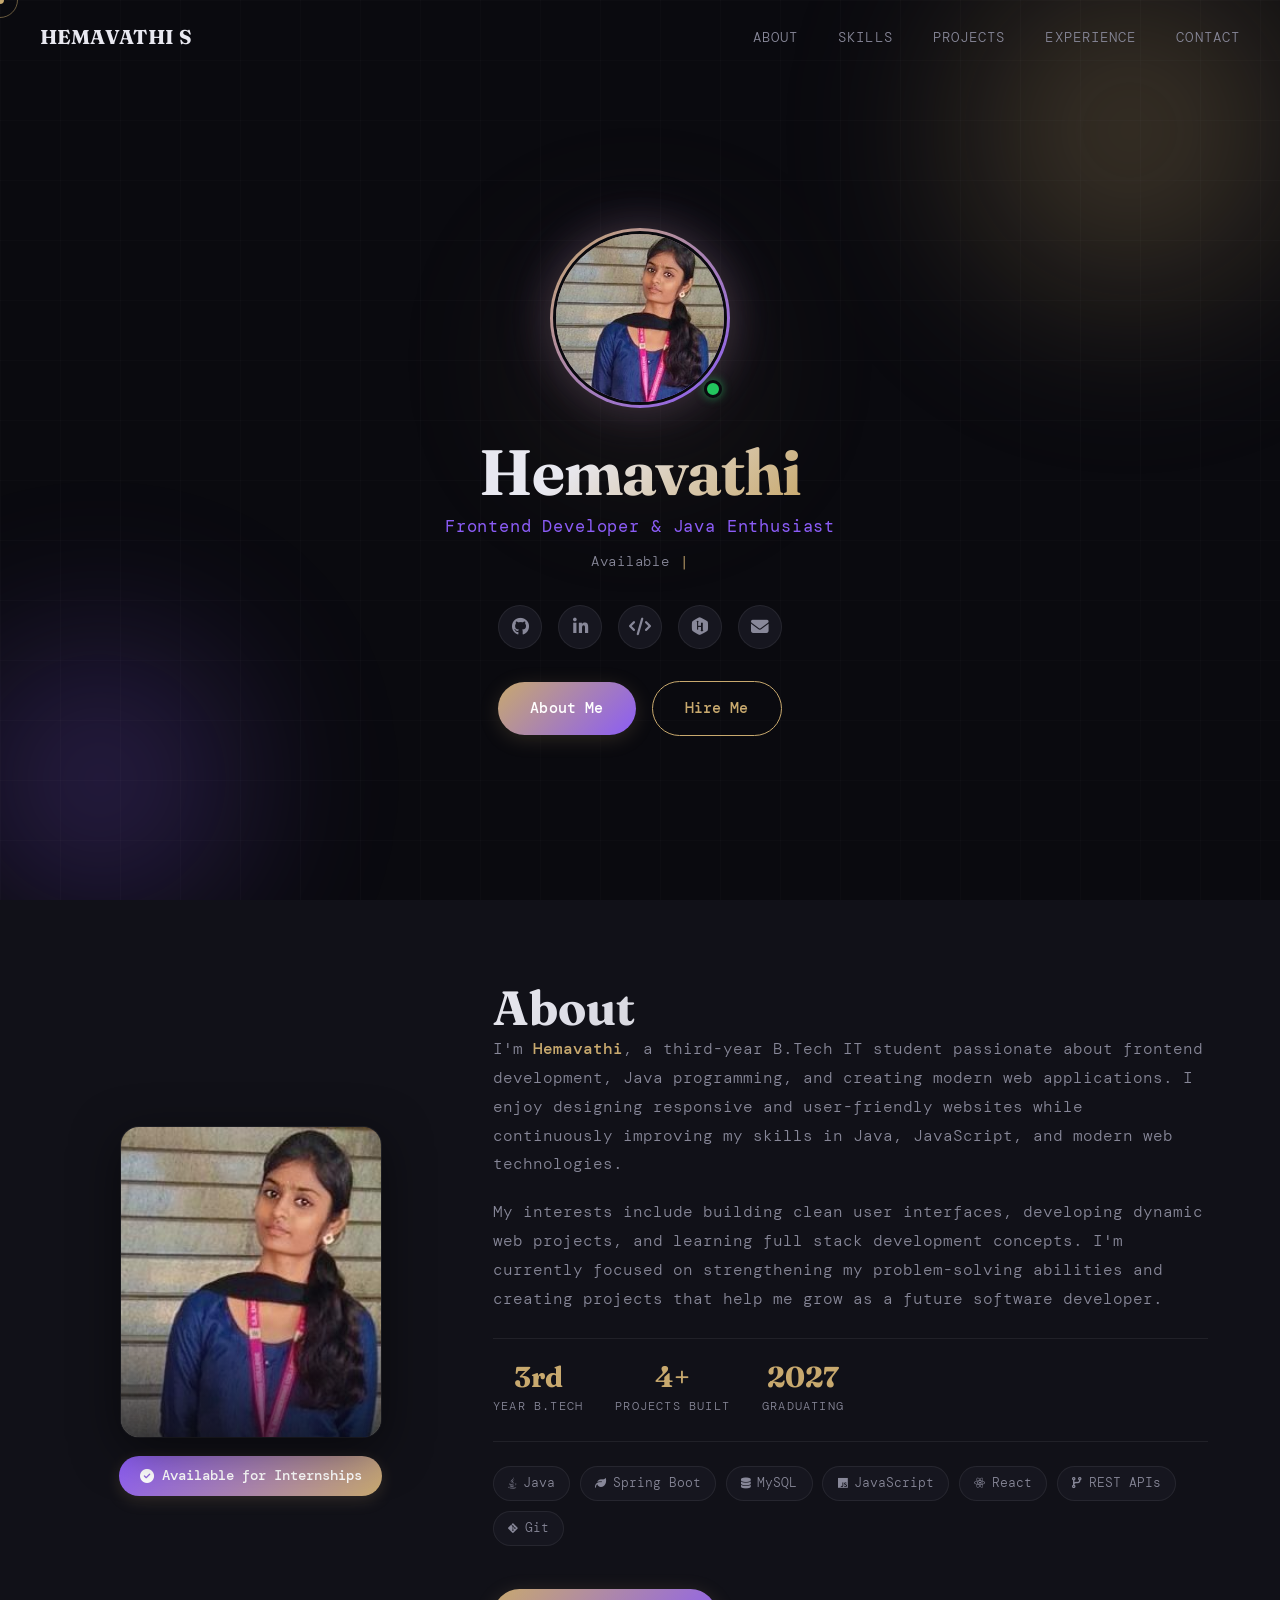
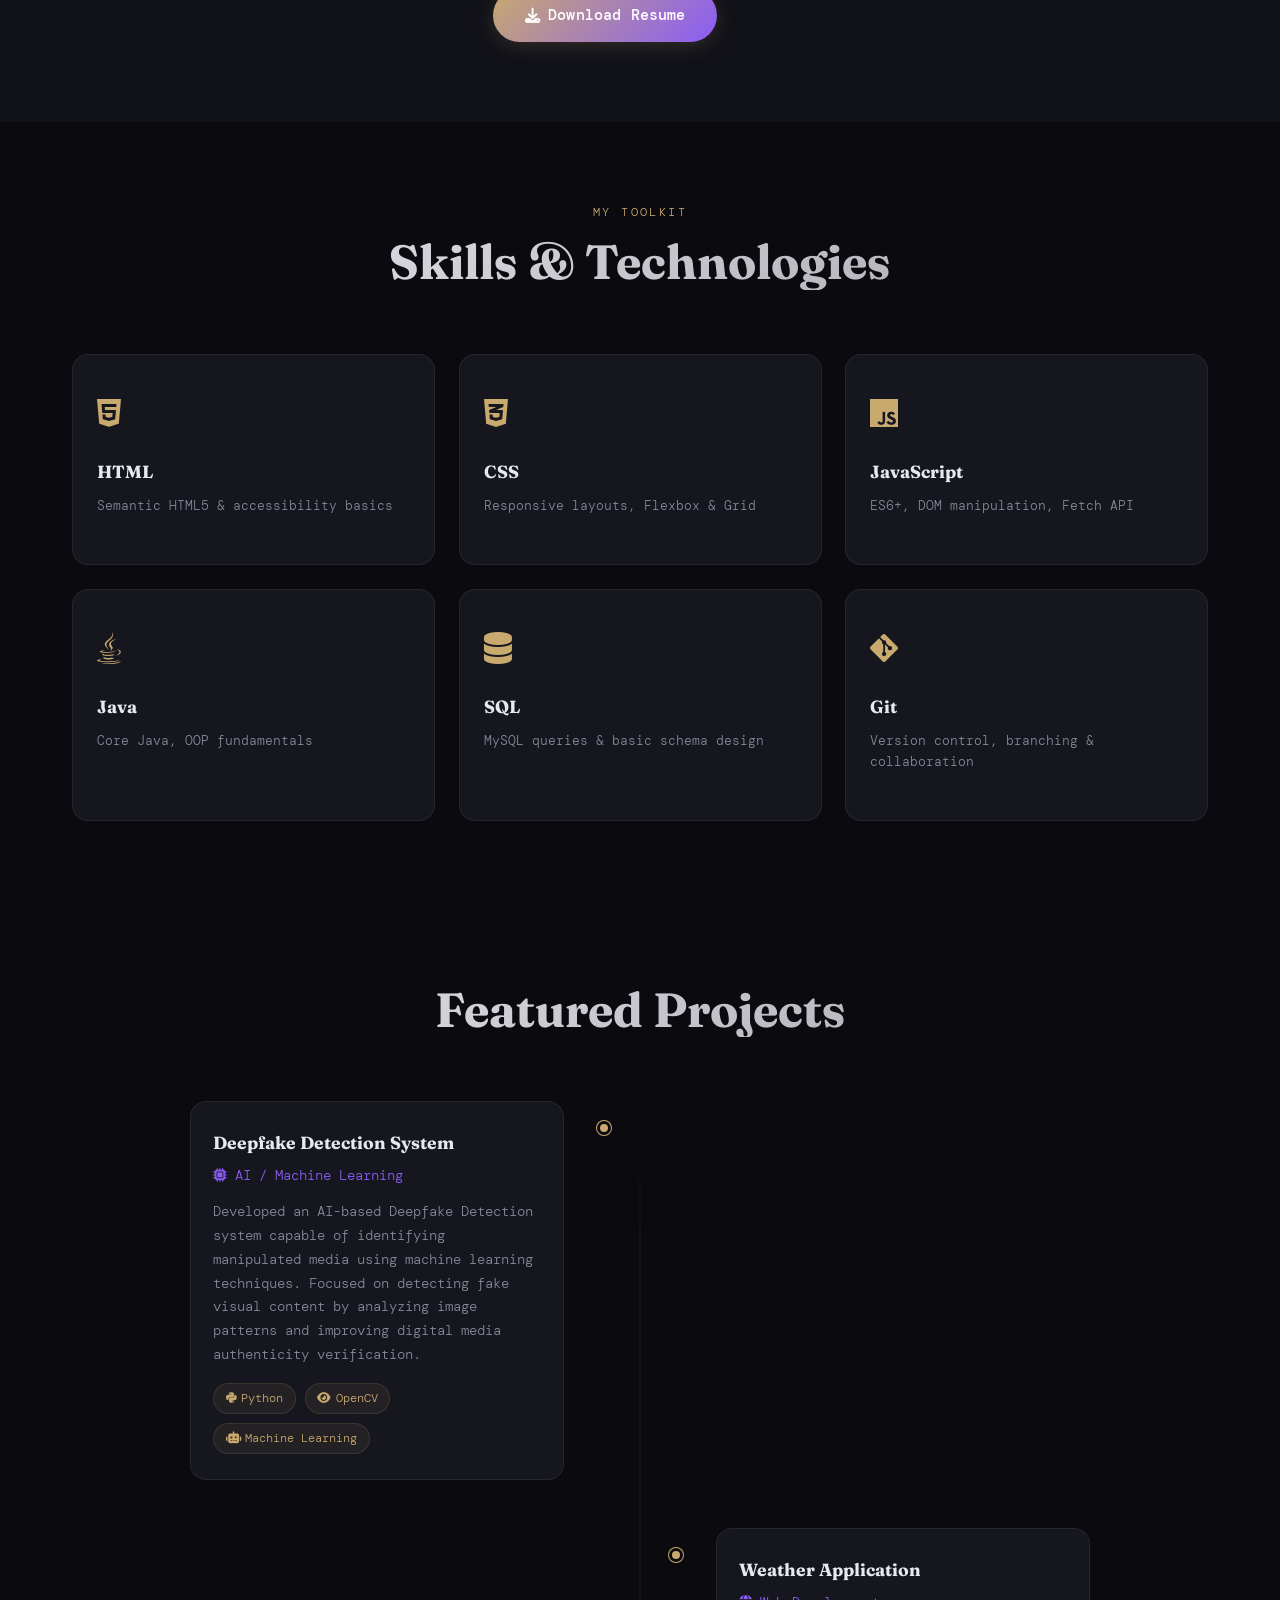
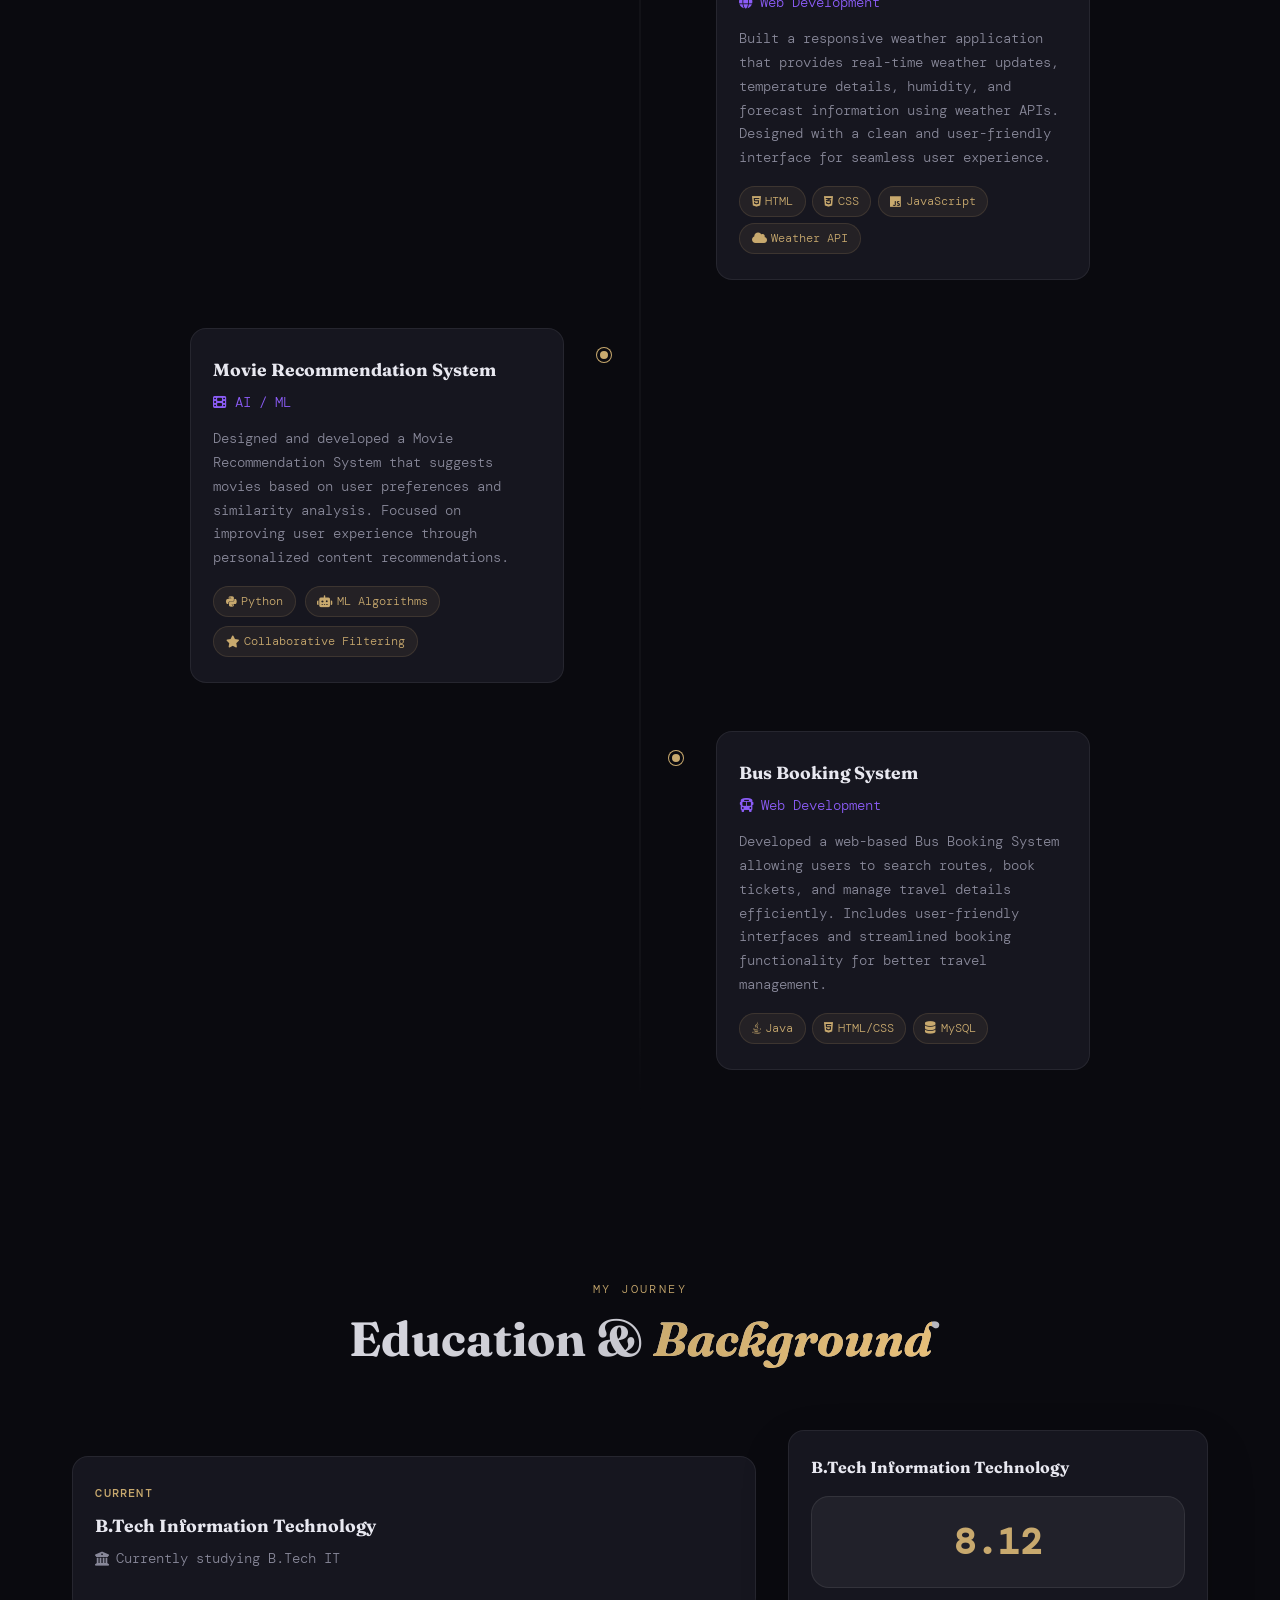
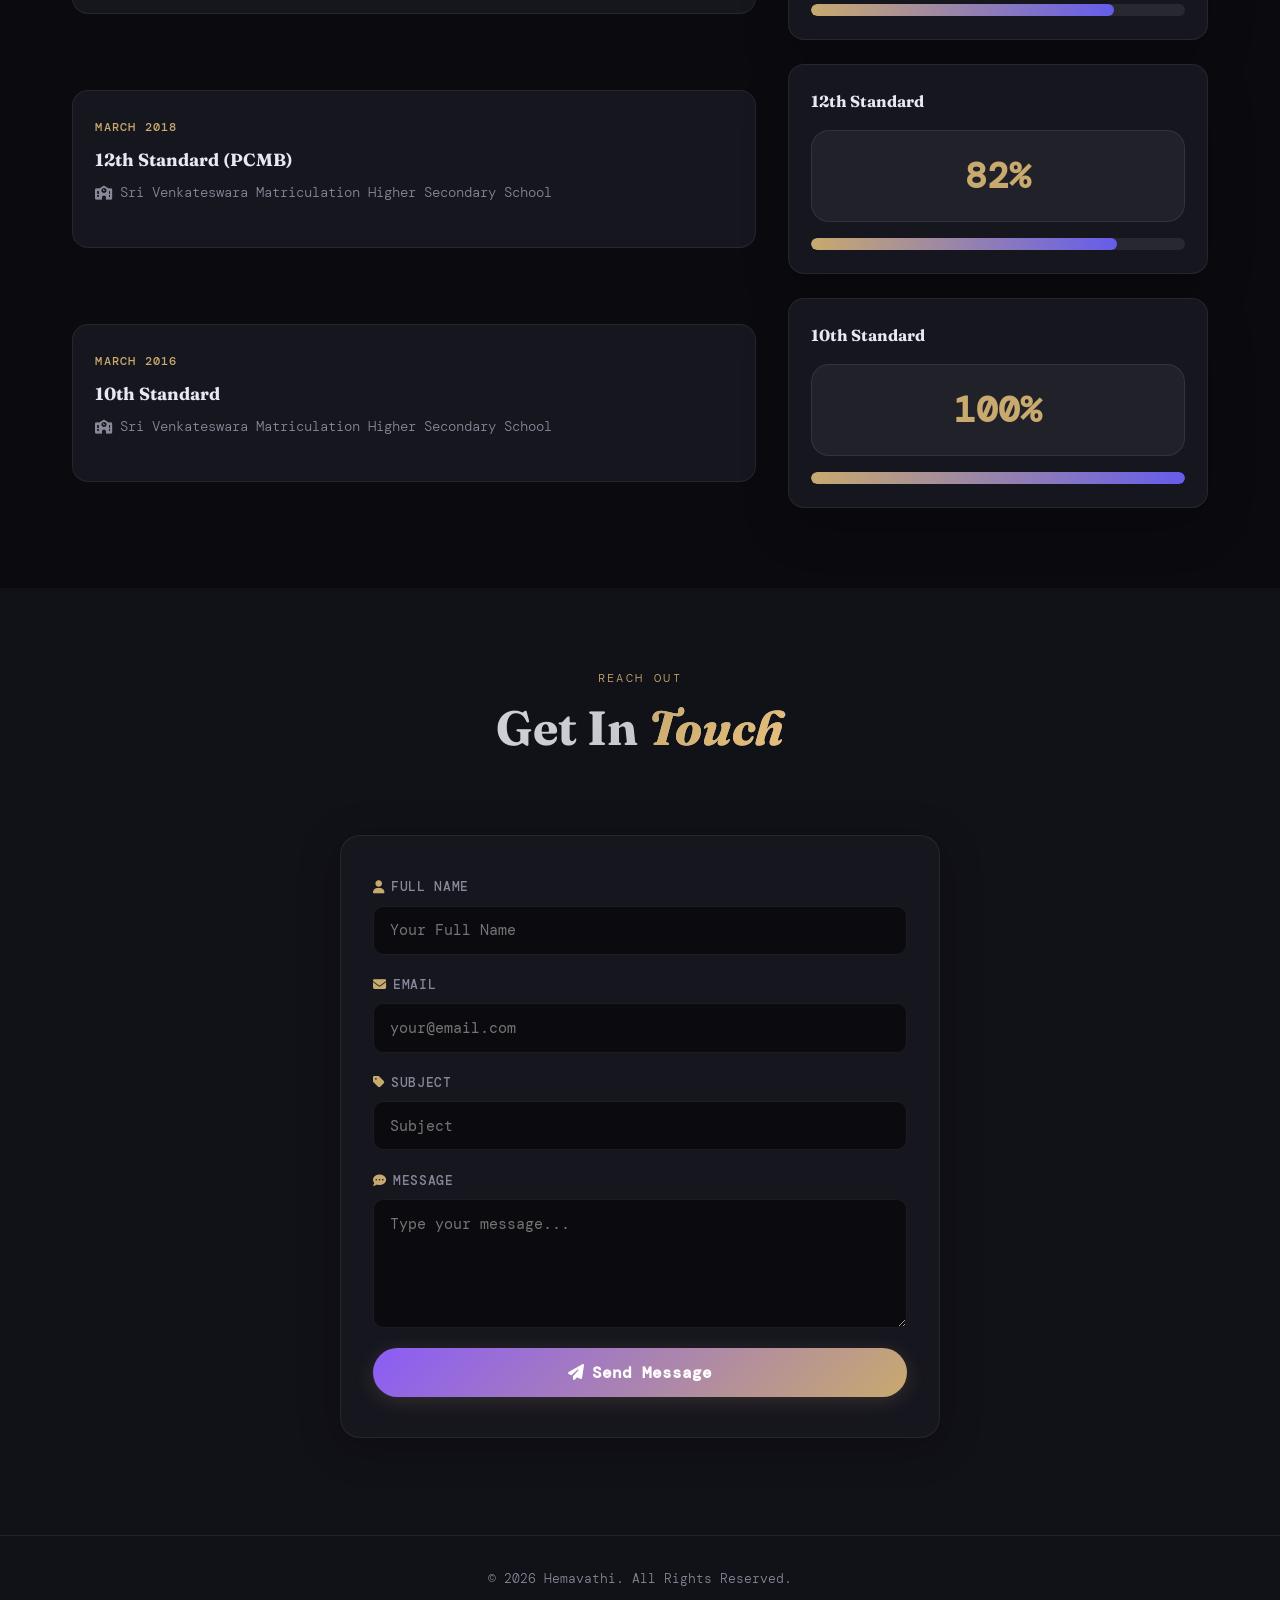
==== commit 84e508b4: "Portfolio update" ====
--- a/portfolio_export/index.html
+++ b/portfolio_export/index.html
@@ -25,7 +25,7 @@
 
   <!-- NAVBAR -->
   <nav class="navbar" id="navbar">
-    <a href="#" class="nav-logo">S HEMAVATHI</a>
+    <a href="#" class="nav-logo">HEMAVATHI S<span></span></a>
     <ul class="nav-links">
       <li><a href="#about" class="nav-link">About</a></li>
       <li><a href="#skills" class="nav-link">Skills</a></li>
@@ -66,16 +66,19 @@
 
       <!-- Social Icons Row -->
       <div class="hero-social-icons">
-        <a href="https://github.com/Hema623896" class="hero-icon-btn" aria-label="GitHub" title="GitHub" target="_blank" rel="noopener">
+        <a href="https://github.com/Hema623896" class="hero-icon-btn" aria-label="GitHub" title="GitHub" target="_blank" rel="noopener noreferrer">
           <i class="fab fa-github"></i>
         </a>
-        <a href="https://www.linkedin.com/in/hemavathi08linked" class="hero-icon-btn" aria-label="LinkedIn" title="LinkedIn" target="_blank" rel="noopener">
+        <a href="https://www.linkedin.com/in/hemavathi08" class="hero-icon-btn" aria-label="LinkedIn" title="LinkedIn" target="_blank" rel="noopener noreferrer">
           <i class="fab fa-linkedin-in"></i>
         </a>
-        <a href="https://www.hackerrank.com/profile/hema623896" class="hero-icon-btn" aria-label="HackerRank" title="HackerRank" target="_blank" rel="noopener">
+        <a href="#" class="hero-icon-btn" aria-label="LeetCode" title="LeetCode">
+          <i class="fas fa-code"></i>
+        </a>
+        <a href="#" class="hero-icon-btn" aria-label="HackerRank" title="HackerRank">
           <i class="fab fa-hackerrank"></i>
         </a>
-        <a href="mailto:hema623896@gmail.com" class="hero-icon-btn" aria-label="Email" title="Email">
+        <a href="mailto:yourname@gmail.com" class="hero-icon-btn" aria-label="Email" title="Email">
           <i class="fas fa-envelope"></i>
         </a>
       </div>
@@ -91,9 +94,6 @@
   <!-- ABOUT SECTION -->
   <section class="about section" id="about">
     <div class="container">
-      <div class="section-header reveal-up" style="text-align:center; margin-bottom:2.5rem;">
-        <h2 class="section-title">About</h2>
-      </div>
       <div class="about-grid">
         <!-- Square Profile Image -->
         <div class="about-image-wrap reveal-left">
@@ -106,8 +106,7 @@
         </div>
 
         <div class="about-text reveal-right">
-          <!-- About heading removed, now centered above -->
-       
+          <h2 class="section-title">About</h2>
           <p class="about-desc">
             I'm <strong>Hemavathi</strong>, a third-year B.Tech IT student passionate about frontend development, Java programming, and creating modern web applications. I enjoy designing responsive and user-friendly websites while continuously improving my skills in Java, JavaScript, and modern web technologies.
           </p>
@@ -140,10 +139,12 @@
             <span class="tag"><i class="fas fa-code-branch"></i> REST APIs</span>
             <span class="tag"><i class="fab fa-git-alt"></i> Git</span>
           </div>
-          <!-- Resume Download Button updated to link to PDF -->
-          <a href="Hemavathi_Resume(1).pdf" class="btn btn-primary mt-2" download>
+          <!-- <a href="assets/Hemavathi_Resume(1).pdf" class="btn btn-primary mt-2" download="Hemavathi_Resume(1).pdf">
             <i class="fas fa-download"></i> Download Resume
-          </a>
+          </a> -->
+          <a href="assets/Hemavathi_Resume.pdf" class="btn btn-primary mt-2" download>
+  <i class="fas fa-download"></i> Download Resume
+</a>
         </div>
       </div>
     </div>
@@ -153,45 +154,39 @@
   <section class="skills section" id="skills">
     <div class="container">
       <div class="section-header reveal-up">
-  
+        <p class="section-label">My Toolkit</p>
         <h2 class="section-title">Skills &amp; Technologies</h2>
       </div>
       <div class="skills-grid">
         <div class="skill-card reveal-up delay-1" data-tilt>
           <div class="skill-icon"><i class="fab fa-html5"></i></div>
           <h3>HTML</h3>
-          <div class="skill-bar"><div class="skill-fill" data-width="95"></div></div>
-          <span class="skill-percent">95%</span>
+          <p>Semantic HTML5 & accessibility basics</p>
         </div>
         <div class="skill-card reveal-up delay-2" data-tilt>
           <div class="skill-icon"><i class="fab fa-css3-alt"></i></div>
           <h3>CSS</h3>
-          <div class="skill-bar"><div class="skill-fill" data-width="92"></div></div>
-          <span class="skill-percent">92%</span>
+          <p>Responsive layouts, Flexbox & Grid</p>
         </div>
         <div class="skill-card reveal-up delay-3" data-tilt>
           <div class="skill-icon"><i class="fab fa-js"></i></div>
           <h3>JavaScript</h3>
-          <div class="skill-bar"><div class="skill-fill" data-width="90"></div></div>
-          <span class="skill-percent">90%</span>
+          <p>ES6+, DOM manipulation, Fetch API</p>
         </div>
         <div class="skill-card reveal-up delay-4" data-tilt>
           <div class="skill-icon"><i class="fab fa-java"></i></div>
           <h3>Java</h3>
-          <div class="skill-bar"><div class="skill-fill" data-width="88"></div></div>
-          <span class="skill-percent">88%</span>
+          <p>Core Java, OOP fundamentals</p>
         </div>
         <div class="skill-card reveal-up delay-1" data-tilt>
           <div class="skill-icon"><i class="fas fa-database"></i></div>
           <h3>SQL</h3>
-          <div class="skill-bar"><div class="skill-fill" data-width="85"></div></div>
-          <span class="skill-percent">85%</span>
+          <p>MySQL queries & basic schema design</p>
         </div>
         <div class="skill-card reveal-up delay-2" data-tilt>
-          <div class="skill-icon"><i class="fab fa-git-alt"></i> <i class="fab fa-github"></i></div>
-          <h3>Git &amp; GitHub</h3>
-          <div class="skill-bar"><div class="skill-fill" data-width="90"></div></div>
-          <span class="skill-percent">90%</span>
+          <div class="skill-icon"><i class="fab fa-git-alt"></i></div>
+          <h3>Git</h3>
+          <p>Version control, branching & collaboration</p>
         </div>
       </div>
     </div>
@@ -201,14 +196,14 @@
   <section class="projects section" id="projects">
     <div class="container">
       <div class="section-header reveal-up">
-        <p class="section-label">My Work</p>
+        
         <h2 class="section-title">Featured Projects</h2>
       </div>
       <div class="timeline">
         <div class="timeline-item reveal-left">
           <div class="timeline-dot"></div>
-          <div class="timeline-card">
-            <span class="timeline-date">2025 – 2026</span>
+          <div class="timeline-card left-flow">
+            
             <h3>Deepfake Detection System</h3>
             <p class="timeline-company"><i class="fas fa-microchip"></i> AI / Machine Learning</p>
             <p>Developed an AI-based Deepfake Detection system capable of identifying manipulated media using machine learning techniques. Focused on detecting fake visual content by analyzing image patterns and improving digital media authenticity verification.</p>
@@ -222,7 +217,7 @@
         <div class="timeline-item reveal-right">
           <div class="timeline-dot"></div>
           <div class="timeline-card">
-            <span class="timeline-date">2024</span>
+           
             <h3>Weather Application</h3>
             <p class="timeline-company"><i class="fas fa-globe"></i> Web Development</p>
             <p>Built a responsive weather application that provides real-time weather updates, temperature details, humidity, and forecast information using weather APIs. Designed with a clean and user-friendly interface for seamless user experience.</p>
@@ -236,8 +231,8 @@
         </div>
         <div class="timeline-item reveal-left">
           <div class="timeline-dot"></div>
-          <div class="timeline-card">
-            <span class="timeline-date">2023</span>
+          <div class="timeline-card left-flow">
+            
             <h3>Movie Recommendation System</h3>
             <p class="timeline-company"><i class="fas fa-film"></i> AI / ML</p>
             <p>Designed and developed a Movie Recommendation System that suggests movies based on user preferences and similarity analysis. Focused on improving user experience through personalized content recommendations.</p>
@@ -251,7 +246,7 @@
         <div class="timeline-item reveal-right">
           <div class="timeline-dot"></div>
           <div class="timeline-card">
-            <span class="timeline-date">2022</span>
+            
             <h3>Bus Booking System</h3>
             <p class="timeline-company"><i class="fas fa-bus"></i> Web Development</p>
             <p>Developed a web-based Bus Booking System allowing users to search routes, book tickets, and manage travel details efficiently. Includes user-friendly interfaces and streamlined booking functionality for better travel management.</p>
@@ -266,57 +261,62 @@
     </div>
   </section>
 
-  <!-- EDUCATION & ACADEMIC PERFORMANCE (IGN STYLE) -->
-  <section class="education-ign section" id="education">
+  <!-- EXPERIENCE & EDUCATION -->
+  <section class="experience section" id="experience">
     <div class="container">
       <div class="section-header reveal-up">
-
-        <h2 class="section-title">Education &amp; Academic Performance</h2>
-        <p class="section-desc">My academic journey and performance over the years.</p>
-      </div>
-      <div class="edu-ign-flex">
-        <!-- Combined Timeline and Bar Chart Rows -->
-        <div class="edu-ign-combined">
-          <div class="edu-ign-combined-row">
-            <div class="edu-ign-timeline-item" style="margin-left:0;">
-              <div class="edu-ign-dot edu-ign-dot-current"></div>
-              <div>
-                <span class="edu-ign-timeline-label">Current</span>
-                <h3>B.Tech Information Technology</h3>
-                <p class="edu-ign-school">SA Engineering College, Chennai</p>
-              </div>
-            </div>
-            <div class="edu-ign-bar-row">
-              <div class="edu-ign-bar" style="width: 100%;"><div class="edu-ign-bar-fill" style="width:81.2%"></div></div>
-              <span class="edu-ign-bar-percent">8.12 CGPA</span>
-            </div>
-          </div>
-          <div class="edu-ign-combined-row">
-            <div class="edu-ign-timeline-item" style="margin-left:0;">
-              <div class="edu-ign-dot"></div>
-              <div>
-                <span class="edu-ign-timeline-label">2022 – 2023</span>
-                <h3>Higher Secondary (12th Grade)</h3>
-                <p class="edu-ign-school">Sri Venkateswara Matriculation Hr. Sec. School</p>
-              </div>
-            </div>
-            <div class="edu-ign-bar-row">
-              <div class="edu-ign-bar" style="width: 100%;"><div class="edu-ign-bar-fill" style="width:82%"></div></div>
-              <span class="edu-ign-bar-percent">82%</span>
-            </div>
-          </div>
-          <div class="edu-ign-combined-row">
-            <div class="edu-ign-timeline-item" style="margin-left:0;">
-              <div class="edu-ign-dot"></div>
-              <div>
-                <span class="edu-ign-timeline-label">2020 – 2021</span>
-                <h3>Secondary School (10th Grade)</h3>
-                <p class="edu-ign-school">Sri Venkateswara Matriculation Hr. Sec. School</p>
-              </div>
-            </div>
-            <div class="edu-ign-bar-row">
-              <div class="edu-ign-bar" style="width: 100%;"><div class="edu-ign-bar-fill" style="width:100%"></div></div>
-              <span class="edu-ign-bar-percent">100%</span>
+        <p class="section-label">My Journey</p>
+        <h2 class="section-title">Education &amp; <em>Background</em></h2>
+        <!-- <p class="section-subtitle">My academic journey and performance over the years.</p> -->
+      </div>
+      <div class="experience-grid">
+        <div class="edu-row">
+          <div class="timeline-card">
+            <span class="timeline-date">Current</span>
+            <h3>B.Tech Information Technology</h3>
+            <p class="timeline-company"><i class="fas fa-university"></i> Currently studying B.Tech IT</p>
+          </div>
+          <div class="stats-card college-card">
+            <h4>B.Tech Information Technology</h4>
+            <div class="stat-row">
+              <span class="stat-value">8.12</span>
+            </div>
+            <div class="stat-bar">
+              <div class="stat-fill" style="width:81.2%"></div>
+            </div>
+          </div>
+        </div>
+
+        <div class="edu-row">
+          <div class="timeline-card">
+            <span class="timeline-date">March 2018</span>
+            <h3>12th Standard (PCMB)</h3>
+            <p class="timeline-company"><i class="fas fa-school"></i> Sri Venkateswara Matriculation Higher Secondary School</p>
+          </div>
+          <div class="stats-card">
+            <h4>12th Standard</h4>
+            <div class="stat-row">
+              <span class="stat-value">82%</span>
+            </div>
+            <div class="stat-bar">
+              <div class="stat-fill" style="width:82%"></div>
+            </div>
+          </div>
+        </div>
+
+        <div class="edu-row">
+          <div class="timeline-card">
+            <span class="timeline-date">March 2016</span>
+            <h3>10th Standard</h3>
+            <p class="timeline-company"><i class="fas fa-school"></i> Sri Venkateswara Matriculation Higher Secondary School</p>
+          </div>
+          <div class="stats-card">
+            <h4>10th Standard</h4>
+            <div class="stat-row">
+              <span class="stat-value">100%</span>
+            </div>
+            <div class="stat-bar">
+              <div class="stat-fill" style="width:100%"></div>
             </div>
           </div>
         </div>
@@ -331,8 +331,8 @@
         <p class="section-label">Reach Out</p>
         <h2 class="section-title">Get In <em>Touch</em></h2>
       </div>
-      <div class="contact-pro-grid" style="justify-content: center; display: flex;">
-        <div class="contact-pro-form-wrap reveal-right" style="margin: 0 auto; float: none;">
+      <div class="contact-pro-grid">
+        <div class="contact-pro-form-wrap reveal-right">
           <form class="contact-pro-form" id="contactProForm">
             <div class="contact-pro-form-group">
               <label for="fullname"><i class="fas fa-user"></i> Full Name</label>
@@ -366,11 +366,7 @@
   <footer class="footer">
     <div class="container">
       <div class="footer-inner">
-     
-        <p>Designed with passion and dedication · © 2026 Hemavathi</p>
-        <a href="#home" class="back-to-top" id="backToTop" aria-label="Back to top">
-          <i class="fas fa-arrow-up"></i>
-        </a>
+        <p style="margin:0; width:100%; text-align:center; color:var(--text-muted);">© 2026 Hemavathi. All Rights Reserved.</p>
       </div>
     </div>
   </footer>
--- a/portfolio_export/css/style.css
+++ b/portfolio_export/css/style.css
@@ -1,147 +1,3 @@
-/* ===== Combined Timeline and Bar Chart Row Styling ===== */
-.edu-ign-combined {
-  display: flex;
-  flex-direction: column;
-  gap: 2.5rem;
-}
-.edu-ign-combined-row {
-  display: flex;
-  align-items: center;
-  gap: 5rem;
-  justify-content: flex-start;
-}
-.edu-ign-combined-row .edu-ign-timeline-item {
-  flex: 1 1 320px;
-  min-width: 260px;
-  margin-left: 2.5rem;
-  margin-right: 2.5rem;
-  border: none;
-  padding: 0;
-}
-.edu-ign-combined-row .edu-ign-bar-row {
-  flex: 1 1 320px;
-  min-width: 260px;
-  margin: 0;
-}
-@media (max-width: 900px) {
-  .edu-ign-combined-row {
-    flex-direction: column;
-    gap: 1.2rem;
-    align-items: flex-start;
-  }
-}
-/* ===== IGN-STYLE EDUCATION & PERFORMANCE ===== */
-/* ===== THEMED EDUCATION & PERFORMANCE ===== */
-.education-ign.section {
-  background: var(--bg-2);
-  color: var(--text);
-  padding-top: 6rem;
-  padding-bottom: 6rem;
-}
-.edu-ign-flex {
-  display: flex;
-  gap: 3rem;
-  align-items: flex-start;
-  justify-content: center;
-  flex-wrap: wrap;
-}
-.edu-ign-timeline {
-  flex: 1 1 320px;
-  min-width: 260px;
-  display: flex;
-  flex-direction: column;
-  gap: 2.2rem;
-  border-left: 3px solid var(--accent);
-  padding-left: 2.2rem;
-  margin-right: 1.5rem;
-}
-.edu-ign-timeline-item {
-  display: flex;
-  align-items: flex-start;
-  gap: 1.2rem;
-  position: relative;
-}
-.edu-ign-dot {
-  width: 18px;
-  height: 18px;
-  border-radius: 50%;
-  background: var(--bg-card);
-  border: 4px solid var(--accent);
-  margin-top: 2px;
-  box-shadow: 0 0 0 4px var(--bg-2);
-}
-.edu-ign-dot-current {
-  background: var(--accent);
-  box-shadow: 0 0 0 4px var(--bg-2), 0 0 12px 2px var(--accent);
-}
-.edu-ign-timeline-label {
-  font-size: 0.85rem;
-  color: var(--accent);
-  font-weight: 600;
-  letter-spacing: 0.04em;
-  margin-bottom: 0.1rem;
-  display: block;
-}
-.edu-ign-school {
-  color: var(--text-muted);
-  font-size: 0.95rem;
-  margin-top: 0.1rem;
-}
-.edu-ign-timeline-item h3 {
-  font-size: 1.08rem;
-  font-weight: 700;
-  color: var(--text);
-  margin: 0.1rem 0 0.2rem 0;
-}
-
-.edu-ign-bars {
-  flex: 1 1 320px;
-  min-width: 260px;
-  display: flex;
-  flex-direction: column;
-  gap: 2.2rem;
-  margin-left: 1.5rem;
-  justify-content: center;
-}
-.edu-ign-bar-row {
-  display: flex;
-  align-items: center;
-  gap: 1.1rem;
-}
-.edu-ign-bar-label {
-  min-width: 110px;
-  font-size: 1rem;
-  color: var(--text);
-  font-weight: 500;
-}
-.edu-ign-bar {
-  width: 100%;
-  height: 32px;
-  background: var(--bg-card);
-  border-radius: 8px;
-  overflow: hidden;
-  margin: 0 0.5rem;
-  box-shadow: 0 2px 12px rgba(0,0,0,0.12);
-  border: 1.5px solid var(--accent);
-}
-.edu-ign-bar-fill {
-  height: 100%;
-  background: linear-gradient(90deg, var(--accent) 60%, var(--accent-2) 100%);
-  border-radius: 8px 0 0 8px;
-  transition: width 1.2s cubic-bezier(0.4, 0, 0.2, 1);
-}
-.edu-ign-bar-percent {
-  min-width: 60px;
-  font-size: 2rem;
-  color: var(--accent);
-  font-weight: 900;
-  text-align: right;
-  letter-spacing: 1px;
-}
-@media (max-width: 900px) {
-  .edu-ign-flex { flex-direction: column; gap: 3.5rem; }
-  .edu-ign-bars, .edu-ign-timeline { margin: 0; }
-}
 /* ===== CSS VARIABLES ===== */
 :root {
   --bg: #0a0a0f;
@@ -242,7 +98,7 @@
 .container { max-width: var(--max-width); margin: 0 auto; padding: 0 2rem; }
 
 /* ===== SECTION ===== */
-.section { padding: 4rem 0; }
+.section { padding: 5rem 0; }
 .section-header { text-align: center; margin-bottom: 4rem; }
 .section-label {
   font-family: var(--font-mono);
@@ -770,32 +626,10 @@
 .timeline-item:nth-child(even) .timeline-dot { left: -7px; }
 .timeline-card {
   background: var(--bg-card);
+  border: 1px solid var(--border);
   border-radius: var(--radius);
   padding: 1.5rem;
   transition: border-color 0.3s, box-shadow 0.3s;
-  text-align: left;
-  align-items: flex-start;
-  position: relative;
-  z-index: 1;
-}
-
-.timeline-card::before {
-  content: '';
-  position: absolute;
-  inset: 0;
-  border-radius: var(--radius);
-  padding: 0;
-  z-index: 2;
-  pointer-events: none;
-  background: none;
-  border: 2.5px solid;
-  border-image: linear-gradient(270deg, #c8a96e, #8b5cf6, #c8a96e, #8b5cf6) 1;
-  animation: borderRun 4s linear infinite;
-}
-
-@keyframes borderRun {
-  0% { border-image-source: linear-gradient(270deg, #c8a96e, #8b5cf6, #c8a96e, #8b5cf6); }
-  100% { border-image-source: linear-gradient(270deg, #8b5cf6, #c8a96e, #8b5cf6, #c8a96e); }
 }
 .timeline-card:hover {
   border-color: rgba(200,169,110,0.3);
@@ -825,22 +659,19 @@
   align-items: center;
   gap: 0.4rem;
 }
-.timeline-item:nth-child(odd) .timeline-company { justify-content: flex-start; }
-.timeline-card p {
+.timeline-item:nth-child(odd) .timeline-company { justify-content: flex-end; }
+.timeline-card p:last-of-type {
   font-size: 0.88rem;
   color: var(--text-muted);
   line-height: 1.7;
   margin-bottom: 1rem;
-  text-align: left;
 }
 .timeline-tags {
   display: flex;
   flex-wrap: wrap;
   gap: 0.4rem;
-  justify-content: flex-start;
-  text-align: left;
-}
-.timeline-item:nth-child(odd) .timeline-tags { justify-content: flex-start; }
+}
+.timeline-item:nth-child(odd) .timeline-tags { justify-content: flex-end; }
 .timeline-tags span {
   display: inline-flex;
   align-items: center;
@@ -851,9 +682,114 @@
   color: var(--accent);
   padding: 0.25rem 0.7rem;
   border-radius: 100px;
-  justify-content: flex-start;
+}
+
+/* Left-flow: only affects timeline cards that need left-to-right text flow without moving the card */
+.timeline-card.left-flow {
   text-align: left;
 }
+.timeline-card.left-flow .timeline-company,
+.timeline-card.left-flow .timeline-date {
+  display: block;
+  text-align: left;
+}
+.timeline-card.left-flow p {
+  text-align: left;
+  margin-left: 0;
+  margin-right: 0;
+}
+.timeline-card.left-flow .timeline-tags { justify-content: flex-start; gap: 0.6rem; }
+
+.experience-grid {
+  display: flex;
+  flex-direction: column;
+  gap: 1.5rem;
+  margin-top: 2rem;
+}
+
+.edu-row {
+  display: grid;
+  grid-template-columns: 1fr minmax(280px, 420px);
+  gap: 2rem;
+  align-items: center;
+}
+.timeline-card {
+  background: var(--bg-card);
+  border: 1px solid var(--border);
+  border-radius: var(--radius);
+  padding: 1.6rem 1.4rem;
+  min-height: 150px;
+  display: flex;
+  flex-direction: column;
+  justify-content: center;
+}
+
+@media (max-width: 768px) {
+  .edu-row {
+    grid-template-columns: 1fr;
+  }
+}
+.section-subtitle {
+  margin-top: 0.75rem;
+  color: var(--text-muted);
+  font-size: 0.95rem;
+  max-width: 700px;
+  line-height: 1.75;
+}
+.education-stats {
+  display: flex;
+  flex-direction: column;
+  gap: 1.25rem;
+  width: 100%;
+  max-width: 440px;
+}
+.stats-card {
+  background: var(--bg-card);
+  border: 1px solid var(--border);
+  border-radius: var(--radius);
+  padding: 1.45rem 1.4rem;
+  box-shadow: 0 20px 50px rgba(0,0,0,0.16);
+  min-height: 150px;
+  display: flex;
+  flex-direction: column;
+  justify-content: space-between;
+}
+.stats-card h4 {
+  font-family: var(--font-display);
+  font-size: 1rem;
+  color: var(--text);
+  margin-bottom: 0.9rem;
+}
+.stat-row {
+  display: flex;
+  justify-content: center;
+  align-items: center;
+  padding: 0.9rem 1rem;
+  background: rgba(255,255,255,0.05);
+  border-radius: 18px;
+  border: 1px solid rgba(255,255,255,0.08);
+  min-height: 70px;
+}
+.stat-value {
+  font-size: 2.25rem;
+  font-weight: 700;
+  color: var(--accent);
+  text-align: center;
+}
+.stat-bar {
+  margin-top: 1rem;
+  height: 0.75rem;
+  background: rgba(255,255,255,0.08);
+  border-radius: 999px;
+  overflow: hidden;
+}
+.stat-fill {
+  height: 100%;
+  border-radius: 999px;
+  background: linear-gradient(90deg, var(--accent), rgba(108, 98, 255, 0.9));
+  transition: width 0.4s ease;
+}
+.stats-card p { display: none; }
 
 /* ===== CONTACT SECTION ===== */
 .contact {
@@ -862,9 +798,10 @@
 }
 .contact-pro-grid {
   display: grid;
-  grid-template-columns: 1fr 1.2fr;
+  grid-template-columns: 1fr;
+  justify-items: center;
   gap: 3rem;
-  align-items: flex-start;
+  align-items: center;
   padding: 1rem 0;
 }
 .contact-pro-sub {
@@ -940,18 +877,16 @@
 .contact-pro-form-wrap {
   background: var(--bg-card);
   border: 1px solid var(--border);
-  border-radius: 18px;
-  padding: 2.2rem 2rem 2rem 2rem;
-  box-shadow: 0 4px 32px rgba(0,0,0,0.22);
-  max-width: 440px;
+  border-radius: 20px;
+  padding: 2.5rem 2rem;
+  box-shadow: 0 8px 40px rgba(0,0,0,0.3);
+  max-width: 600px;
   width: 100%;
-  min-width: 320px;
-  transition: box-shadow 0.3s, border-radius 0.3s;
 }
 .contact-pro-form {
   display: flex;
   flex-direction: column;
-  gap: 1.1rem;
+  gap: 1.2rem;
 }
 .contact-pro-form-group {
   display: flex;
@@ -973,10 +908,10 @@
 .contact-pro-form-group textarea {
   background: var(--bg);
   border: 1.5px solid var(--border);
-  border-radius: 8px;
+  border-radius: 10px;
   padding: 0.85rem 1rem;
   color: var(--text);
-  font-size: 1rem;
+  font-size: 0.95rem;
   transition: border-color 0.25s, box-shadow 0.25s;
   outline: none;
 }
@@ -986,8 +921,7 @@
   box-shadow: 0 0 0 3px var(--accent-glow);
 }
 .contact-pro-form-group textarea {
-  min-height: 90px;
-  max-height: 180px;
+  min-height: 120px;
   resize: vertical;
 }
 .contact-pro-btn {
@@ -1031,10 +965,9 @@
 }
 .footer-inner {
   display: flex; align-items: center;
-  justify-content: center;
+  justify-content: space-between;
   gap: 1rem;
   flex-wrap: wrap;
-  text-align: center;
 }
 .footer-logo {
   font-family: var(--font-display);
@@ -1099,6 +1032,7 @@
   .timeline-item:nth-child(even) .timeline-dot { right: auto; left: 14px; }
   .timeline-item:nth-child(odd) .timeline-company { justify-content: flex-start; }
   .timeline-item:nth-child(odd) .timeline-tags { justify-content: flex-start; }
+  .experience-grid { grid-template-columns: 1fr; }
   .contact-pro-grid { grid-template-columns: 1fr; gap: 2rem; }
   .contact-pro-form-wrap { padding: 2rem 1.2rem; }
   .hero-cta-row { flex-direction: column; gap: 0.8rem; }
